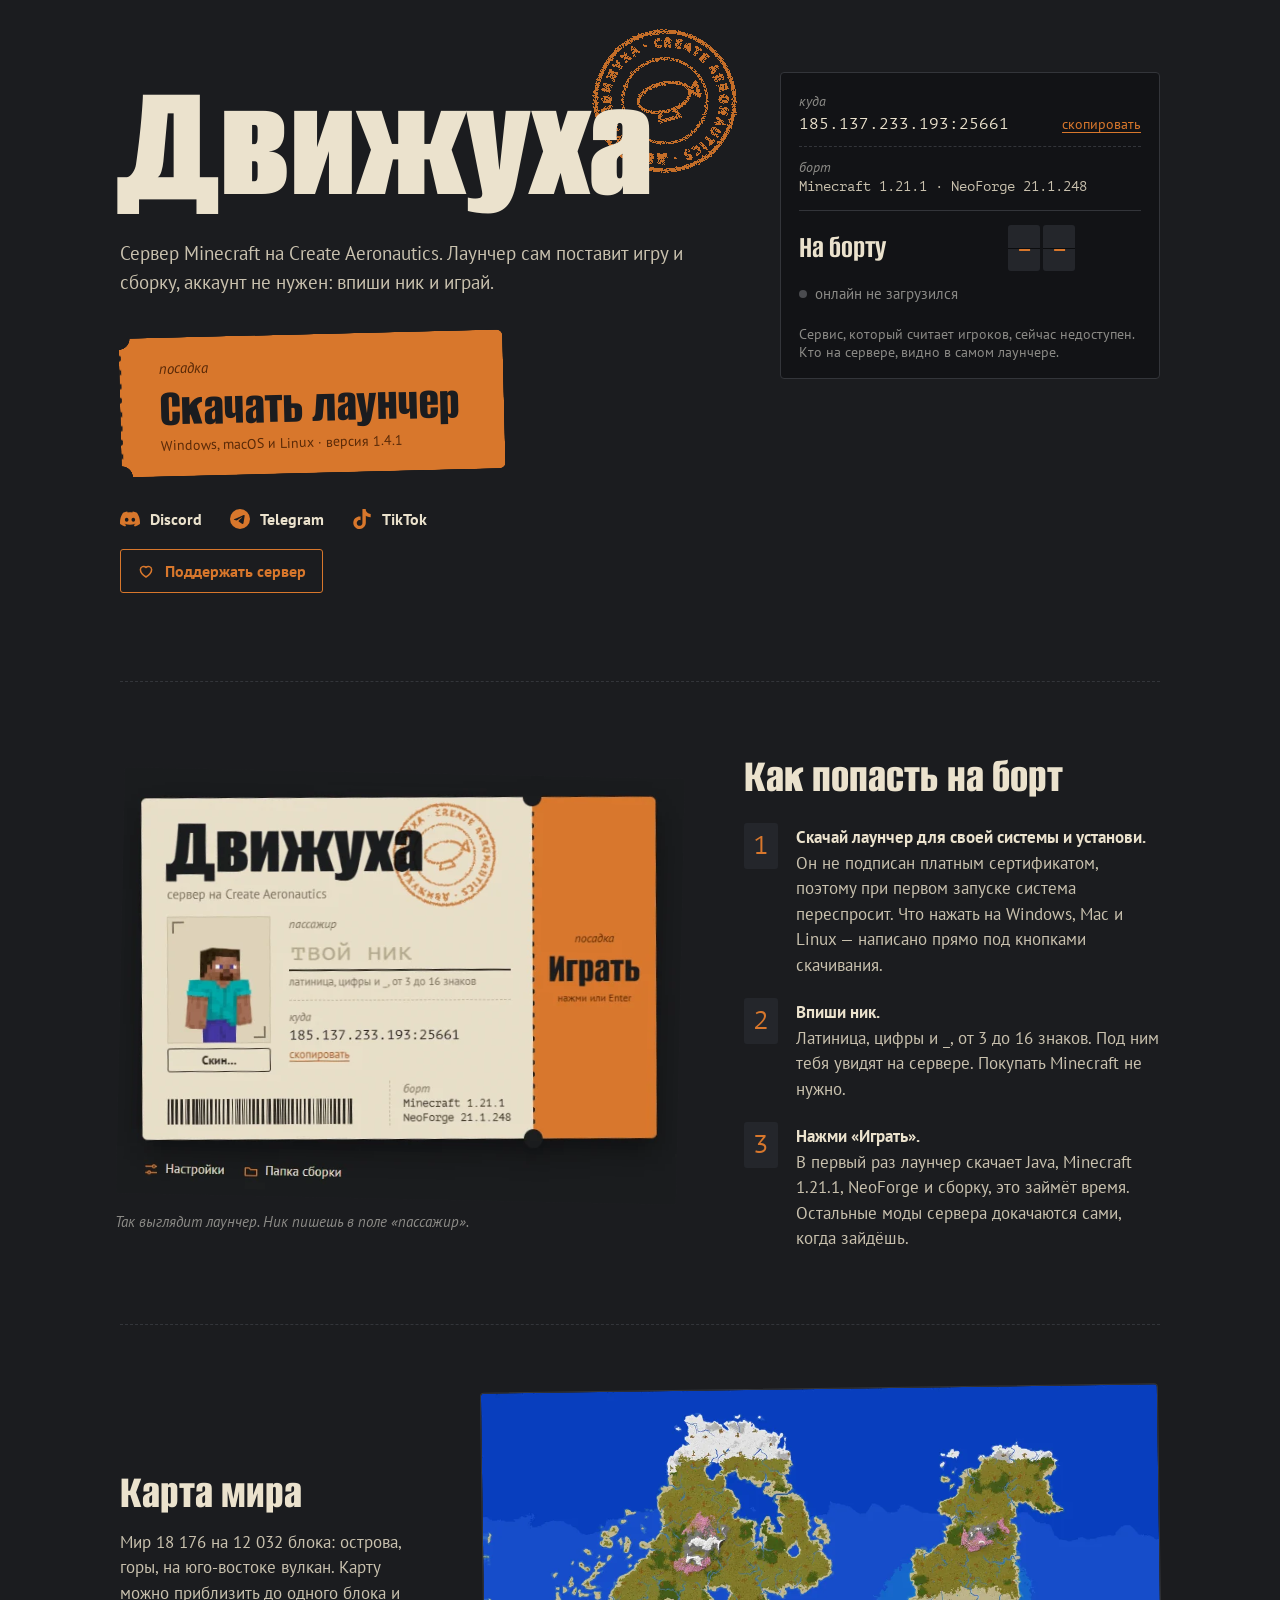
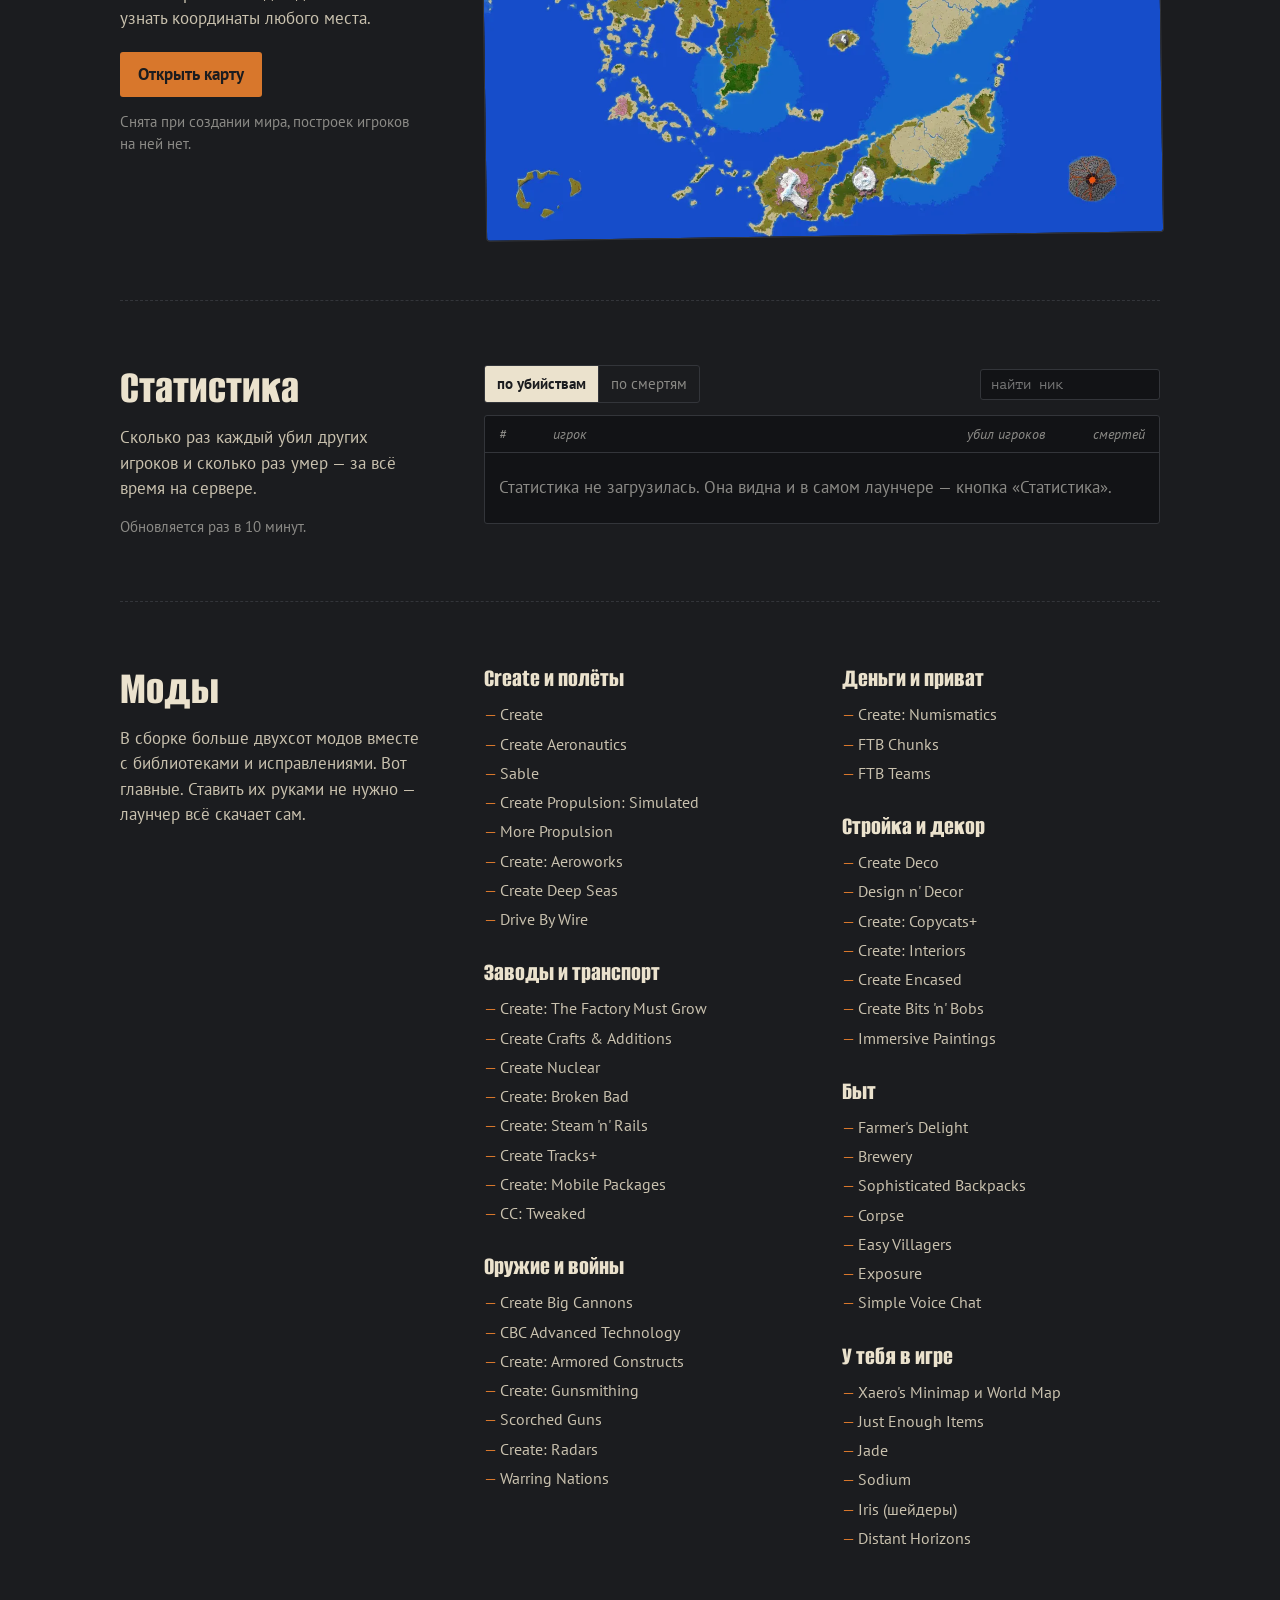
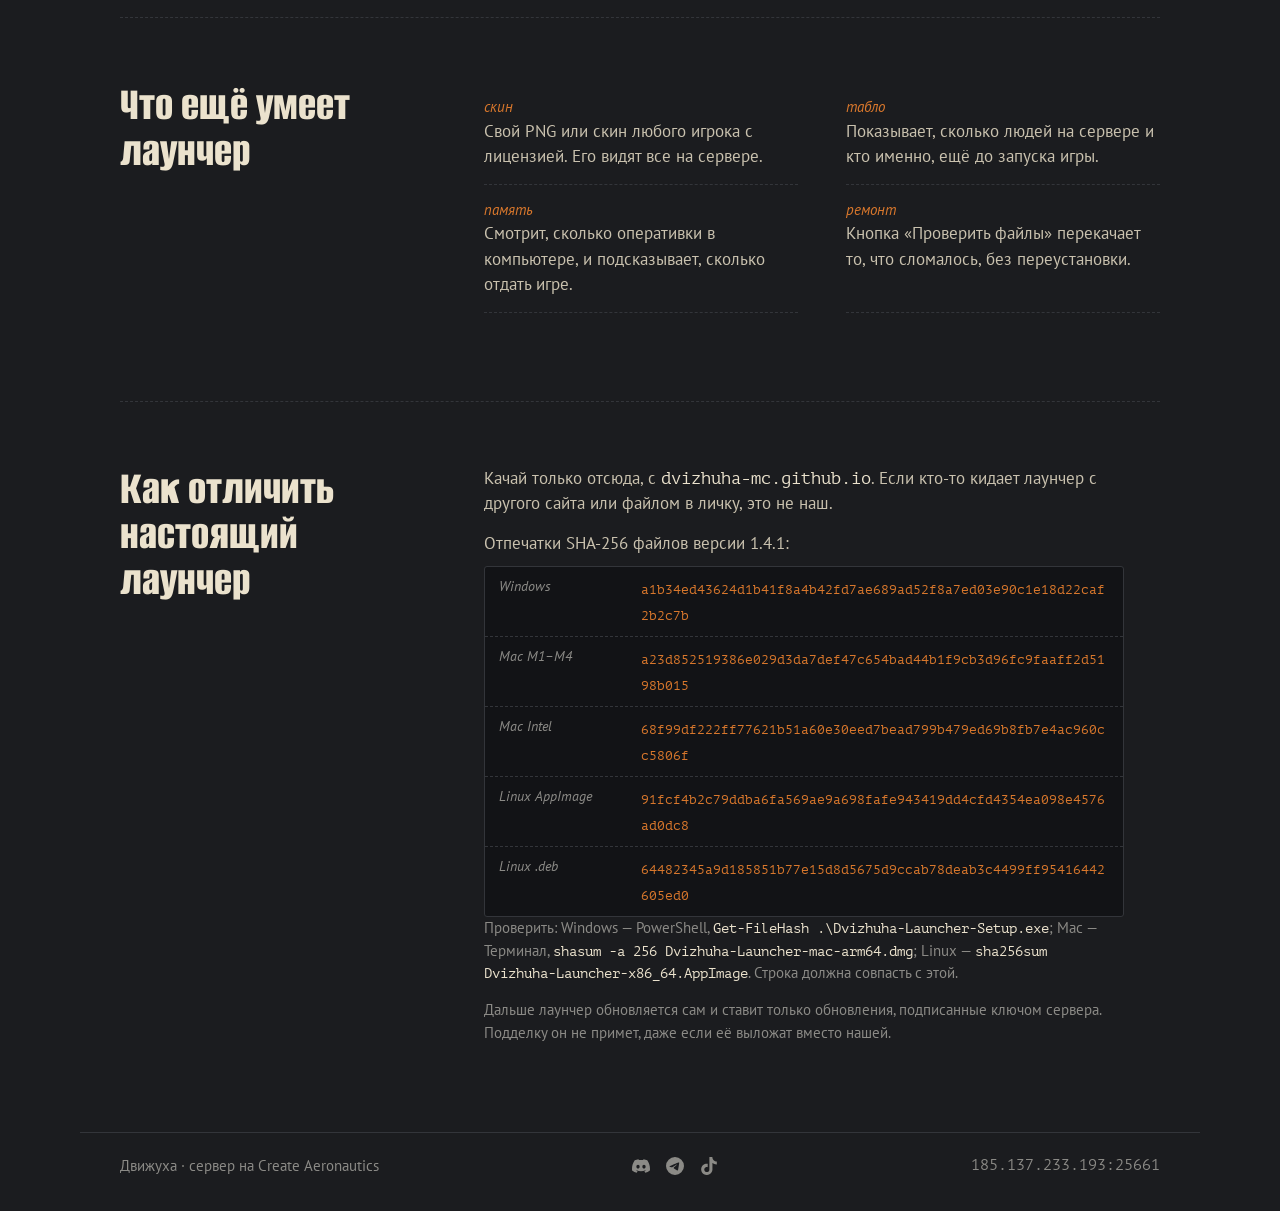
==== index.html @ 5c672b18 "Лаунчер 1.4.1: миры друзей в «Сетевой игре» Co-Authored-By: Claude Opus 5.5 <noreply@anthropic.com>" ====
<!doctype html>
<html lang="ru">
<head>
  <meta charset="utf-8">
  <meta name="viewport" content="width=device-width, initial-scale=1">
  <!-- Только свои файлы и два сервиса онлайна: чужой скрипт на страницу не встроить -->
  <meta http-equiv="Content-Security-Policy" content="default-src 'none'; script-src 'self'; style-src 'self'; img-src 'self'; font-src 'self'; connect-src 'self' https://api.mcstatus.io https://api.mcsrvstat.us; base-uri 'none'; form-action https://yoomoney.ru; upgrade-insecure-requests">
  <meta name="referrer" content="no-referrer">
  <title>Движуха — лаунчер сервера</title>
  <meta name="description" content="Лаунчер сервера Движуха на Create Aeronautics: сам ставит Java, Minecraft, NeoForge и сборку. Аккаунт не нужен.">
  <meta name="theme-color" content="#1b1c1f">
  <meta property="og:title" content="Движуха — лаунчер сервера">
  <meta property="og:description" content="Сервер Minecraft на Create Aeronautics. Скачай лаунчер, впиши ник и нажми «Играть».">
  <meta property="og:image" content="img/launcher.png">
  <link rel="icon" href="img/favicon.png">
  <link rel="apple-touch-icon" href="img/apple-touch-icon.png">
  <link rel="preload" href="fonts/AlumniSans.woff2" as="font" type="font/woff2" crossorigin>
  <link rel="stylesheet" href="style.css?v=20261017b">
</head>
<body>

<main>
  <!-- Вылет: название, кнопка-корешок и табло с онлайном -->
  <section class="departure">
    <div class="intro">
      <h1 class="title">Движуха</h1>
      <svg class="stamp" viewBox="0 0 160 160" aria-hidden="true">
        <defs>
          <path id="ring" d="M80 80 m-58 0 a58 58 0 1 1 116 0 a58 58 0 1 1 -116 0"/>
          <filter id="ink"><feTurbulence type="fractalNoise" baseFrequency=".9" numOctaves="2" seed="7"/><feDisplacementMap in="SourceGraphic" scale="3"/><feComponentTransfer><feFuncA type="discrete" tableValues="0 1 1 1 1 0 1 1"/></feComponentTransfer></filter>
        </defs>
        <g filter="url(#ink)" fill="none" stroke="currentColor">
          <circle cx="80" cy="80" r="74" stroke-width="3"/>
          <circle cx="80" cy="80" r="45" stroke-width="1.5"/>
          <text fill="currentColor" stroke="none" font-size="13.5" letter-spacing="2.2"><textPath href="#ring">ДВИЖУХА · CREATE AERONAUTICS · ДВИЖУХА ·</textPath></text>
          <g stroke-width="2.2" stroke-linejoin="round">
            <path d="M52 76c0-9 13-15 28-15s28 6 28 15-13 15-28 15-28-6-28-15Z"/>
            <path d="M108 76l9-8v16z"/>
            <path d="M72 91l-3 9h22l-3-9"/>
          </g>
        </g>
      </svg>
      <p class="lead">Сервер Minecraft на Create Aeronautics. Лаунчер сам поставит игру и сборку, аккаунт не нужен: впиши ник и играй.</p>

      <!-- Ссылка на установщик. Меняется здесь и только здесь (см. README.md). -->
      <a class="stub" id="download" href="https://github.com/dvizhuha-mc/dvizhuha-mc.github.io/releases/latest/download/Dvizhuha-Launcher-Setup.exe">
        <span class="stub-k">посадка</span>
        <span class="stub-v">Скачать лаунчер</span>
        <span class="stub-sub">Windows, macOS и Linux · версия 1.4.1</span>
      </a>
      <p class="phone-note">Лаунчер для компьютера. Открой эту страницу на ПК или Mac, чтобы скачать.</p>
      <!-- Запасная ссылка: впиши адрес в data-href, тогда строка появится -->
      <p class="mirror" id="mirror" data-href="" hidden>Не качается? <a href="#" id="mirrorLink">Запасная ссылка</a></p>

      <nav class="socials" aria-label="Мы в соцсетях">
        <a class="soc" href="https://discord.gg/4Sp5xBbz5R" target="_blank" rel="noopener noreferrer"><svg viewBox="0 0 24 24" aria-hidden="true"><path fill="currentColor" d="M20.317 4.3698a19.7913 19.7913 0 00-4.8851-1.5152.0741.0741 0 00-.0785.0371c-.211.3753-.4447.8648-.6083 1.2495-1.8447-.2762-3.68-.2762-5.4868 0-.1636-.3933-.4058-.8742-.6177-1.2495a.077.077 0 00-.0785-.037 19.7363 19.7363 0 00-4.8852 1.515.0699.0699 0 00-.0321.0277C.5334 9.0458-.319 13.5799.0992 18.0578a.0824.0824 0 00.0312.0561c2.0528 1.5076 4.0413 2.4228 5.9929 3.0294a.0777.0777 0 00.0842-.0276c.4616-.6304.8731-1.2952 1.226-1.9942a.076.076 0 00-.0416-.1057c-.6528-.2476-1.2743-.5495-1.8722-.8923a.077.077 0 01-.0076-.1277c.1258-.0943.2517-.1923.3718-.2914a.0743.0743 0 01.0776-.0105c3.9278 1.7933 8.18 1.7933 12.0614 0a.0739.0739 0 01.0785.0095c.1202.099.246.1981.3728.2924a.077.077 0 01-.0066.1276 12.2986 12.2986 0 01-1.873.8914.0766.0766 0 00-.0407.1067c.3604.698.7719 1.3628 1.225 1.9932a.076.076 0 00.0842.0286c1.961-.6067 3.9495-1.5219 6.0023-3.0294a.077.077 0 00.0313-.0552c.5004-5.177-.8382-9.6739-3.5485-13.6604a.061.061 0 00-.0312-.0286zM8.02 15.3312c-1.1825 0-2.1569-1.0857-2.1569-2.419 0-1.3332.9555-2.4189 2.157-2.4189 1.2108 0 2.1757 1.0952 2.1568 2.419 0 1.3332-.9555 2.4189-2.1569 2.4189zm7.9748 0c-1.1825 0-2.1569-1.0857-2.1569-2.419 0-1.3332.9554-2.4189 2.1569-2.4189 1.2108 0 2.1757 1.0952 2.1568 2.419 0 1.3332-.946 2.4189-2.1568 2.4189Z"/></svg><span>Discord</span></a>
        <a class="soc" href="https://t.me/dvizuhagoi" target="_blank" rel="noopener noreferrer"><svg viewBox="0 0 24 24" aria-hidden="true"><path fill="currentColor" d="M11.944 0A12 12 0 0 0 0 12a12 12 0 0 0 12 12 12 12 0 0 0 12-12A12 12 0 0 0 12 0a12 12 0 0 0-.056 0zm4.962 7.224c.1-.002.321.023.465.14a.506.506 0 0 1 .171.325c.016.093.036.306.02.472-.18 1.898-.962 6.502-1.36 8.627-.168.9-.499 1.201-.82 1.23-.696.065-1.225-.46-1.9-.902-1.056-.693-1.653-1.124-2.678-1.8-1.185-.78-.417-1.21.258-1.91.177-.184 3.247-2.977 3.307-3.23.007-.032.014-.15-.056-.212s-.174-.041-.249-.024c-.106.024-1.793 1.14-5.061 3.345-.48.33-.913.49-1.302.48-.428-.008-1.252-.241-1.865-.44-.752-.245-1.349-.374-1.297-.789.027-.216.325-.437.893-.663 3.498-1.524 5.83-2.529 6.998-3.014 3.332-1.386 4.025-1.627 4.476-1.635z"/></svg><span>Telegram</span></a>
        <a class="soc" href="https://www.tiktok.com/@alexiyarus" target="_blank" rel="noopener noreferrer"><svg viewBox="0 0 24 24" aria-hidden="true"><path fill="currentColor" d="M12.525.02c1.31-.02 2.61-.01 3.91-.02.08 1.53.63 3.09 1.75 4.17 1.12 1.11 2.7 1.62 4.24 1.79v4.03c-1.44-.05-2.89-.35-4.2-.97-.57-.26-1.1-.59-1.62-.93-.01 2.92.01 5.84-.02 8.75-.08 1.4-.54 2.79-1.35 3.94-1.31 1.92-3.58 3.17-5.91 3.21-1.43.08-2.86-.31-4.08-1.03-2.02-1.19-3.44-3.37-3.65-5.71-.02-.5-.03-1-.01-1.49.18-1.9 1.12-3.72 2.58-4.96 1.66-1.44 3.98-2.13 6.15-1.72.02 1.48-.04 2.96-.04 4.44-.99-.32-2.15-.23-3.02.37-.63.41-1.11 1.04-1.36 1.75-.21.51-.15 1.07-.14 1.61.24 1.64 1.82 3.02 3.5 2.87 1.12-.01 2.19-.66 2.77-1.61.19-.33.4-.67.41-1.06.1-1.79.06-3.57.07-5.36.01-4.03-.01-8.05.02-12.07z"/></svg><span>TikTok</span></a>
      </nav>
      <button type="button" class="donate-open" id="donateOpen" hidden>
        <svg viewBox="0 0 24 24" aria-hidden="true"><path fill="none" stroke="currentColor" stroke-width="2" stroke-linejoin="round" d="M12 20s-7.5-4.6-7.5-10A4.3 4.3 0 0 1 12 7.4 4.3 4.3 0 0 1 19.5 10c0 5.4-7.5 10-7.5 10Z"/></svg>
        Поддержать сервер
      </button>
    </div>

    <aside class="board" aria-label="Кто сейчас на сервере">
      <div class="route">
        <div class="cell">
          <span class="k">куда</span>
          <div class="line"><span class="v mono" id="addr">185.137.233.193:25661</span><button class="tiny" id="copy" type="button">скопировать</button></div>
        </div>
        <div class="cell">
          <span class="k">борт</span>
          <span class="v mono small">Minecraft 1.21.1 · NeoForge 21.1.248</span>
        </div>
      </div>
      <div class="b-head">
        <span class="b-title">На борту</span>
        <span class="flaps" id="count"><span class="flap"> </span><span class="flap"> </span></span>
        <span class="b-of" id="max"></span>
      </div>
      <div class="b-status"><i class="lamp" id="lamp"></i><span id="statusText">спрашиваю сервер…</span></div>
      <div class="b-list" id="players"></div>
      <p class="b-note" id="note"></p>
    </aside>
  </section>

  <!-- Как попасть на борт -->
  <section class="howto">
    <figure class="photo">
      <img src="img/launcher.webp" width="662" height="504" alt="Окно лаунчера: билет с полем для ника, адресом сервера и оранжевой кнопкой «Играть»" loading="lazy">
      <figcaption>Так выглядит лаунчер. Ник пишешь в поле «пассажир».</figcaption>
    </figure>

    <div class="steps-col">
      <h2>Как попасть на борт</h2>
      <ol class="steps">
        <li>
          <b>Скачай лаунчер для своей системы и установи.</b>
          Он не подписан платным сертификатом, поэтому при первом запуске система переспросит.
          Что нажать на Windows, Mac и Linux — написано прямо под кнопками скачивания.
        </li>
        <li>
          <b>Впиши ник.</b>
          Латиница, цифры и _, от 3 до 16 знаков. Под ним тебя увидят на сервере. Покупать Minecraft не нужно.
        </li>
        <li>
          <b>Нажми «Играть».</b>
          В первый раз лаунчер скачает Java, Minecraft 1.21.1, NeoForge и сборку, это займёт время.
          Остальные моды сервера докачаются сами, когда зайдёшь.
        </li>
      </ol>
    </div>
  </section>

  <!-- Карта мира -->
  <section class="worldmap">
    <div class="map-text">
      <h2>Карта мира</h2>
      <p>Мир 18 176 на 12 032 блока: острова, горы, на юго-востоке вулкан. Карту можно приблизить до одного блока и узнать координаты любого места.</p>
      <a class="map-link" href="/map/">Открыть карту</a>
      <p class="small">Снята при создании мира, построек игроков на ней нет.</p>
    </div>
    <a class="map-preview" href="/map/" aria-label="Открыть карту мира">
      <img src="img/map-preview.webp" width="1136" height="752" alt="Карта мира сервера сверху: зелёные острова в синем море, снежные горы, вулкан" loading="lazy">
    </a>
  </section>

  <!-- Статистика -->
  <section class="stats" id="stats">
    <div class="stats-side">
      <h2>Статистика</h2>
      <p>Сколько раз каждый убил других игроков и сколько раз умер — за всё время на сервере.</p>
      <p class="small" id="statsUpd">Обновляется раз в 10 минут.</p>
    </div>
    <div class="stats-main">
      <div class="stats-tools">
        <div class="seg" id="statsSort" role="group" aria-label="Сортировка">
          <button type="button" data-v="kills" class="on">по убийствам</button>
          <button type="button" data-v="deaths">по смертям</button>
        </div>
        <input type="search" id="statsFind" placeholder="найти ник" maxlength="16" spellcheck="false" autocomplete="off">
      </div>
      <div class="stats-table" id="statsTable" role="table" aria-label="Убийства и смерти игроков">
        <div class="st-head" role="row"><span>#</span><span>игрок</span><span>убил игроков</span><span>смертей</span></div>
        <div id="statsBody"><p class="st-empty">Загружаю…</p></div>
      </div>
      <button type="button" class="tiny more" id="statsMore" hidden>Показать всех</button>
    </div>
  </section>

  <!-- Моды -->
  <section class="mods">
    <div class="mods-side">
      <h2>Моды</h2>
      <p>В сборке больше двухсот модов вместе с библиотеками и исправлениями. Вот главные. Ставить их руками не нужно — лаунчер всё скачает сам.</p>
    </div>
    <div class="mods-groups">
      <div class="mg"><h3>Create и полёты</h3><ul>
        <li>Create</li><li>Create Aeronautics</li><li>Sable</li><li>Create Propulsion: Simulated</li><li>More Propulsion</li><li>Create: Aeroworks</li><li>Create Deep Seas</li><li>Drive By Wire</li></ul></div>
      <div class="mg"><h3>Заводы и транспорт</h3><ul>
        <li>Create: The Factory Must Grow</li><li>Create Crafts &amp; Additions</li><li>Create Nuclear</li><li>Create: Broken Bad</li><li>Create: Steam 'n' Rails</li><li>Create Tracks+</li><li>Create: Mobile Packages</li><li>CC: Tweaked</li></ul></div>
      <div class="mg"><h3>Оружие и войны</h3><ul>
        <li>Create Big Cannons</li><li>CBC Advanced Technology</li><li>Create: Armored Constructs</li><li>Create: Gunsmithing</li><li>Scorched Guns</li><li>Create: Radars</li><li>Warring Nations</li></ul></div>
      <div class="mg"><h3>Деньги и приват</h3><ul>
        <li>Create: Numismatics</li><li>FTB Chunks</li><li>FTB Teams</li></ul></div>
      <div class="mg"><h3>Стройка и декор</h3><ul>
        <li>Create Deco</li><li>Design n' Decor</li><li>Create: Copycats+</li><li>Create: Interiors</li><li>Create Encased</li><li>Create Bits 'n' Bobs</li><li>Immersive Paintings</li></ul></div>
      <div class="mg"><h3>Быт</h3><ul>
        <li>Farmer's Delight</li><li>Brewery</li><li>Sophisticated Backpacks</li><li>Corpse</li><li>Easy Villagers</li><li>Exposure</li><li>Simple Voice Chat</li></ul></div>
      <div class="mg"><h3>У тебя в игре</h3><ul>
        <li>Xaero's Minimap и World Map</li><li>Just Enough Items</li><li>Jade</li><li>Sodium</li><li>Iris (шейдеры)</li><li>Distant Horizons</li></ul></div>
    </div>
  </section>

  <!-- Что умеет -->
  <section class="features">
    <h2>Что ещё умеет лаунчер</h2>
    <dl class="fields">
      <div><dt>скин</dt><dd>Свой PNG или скин любого игрока с лицензией. Его видят все на сервере.</dd></div>
      <div><dt>табло</dt><dd>Показывает, сколько людей на сервере и кто именно, ещё до запуска игры.</dd></div>
      <div><dt>память</dt><dd>Смотрит, сколько оперативки в компьютере, и подсказывает, сколько отдать игре.</dd></div>
      <div><dt>ремонт</dt><dd>Кнопка «Проверить файлы» перекачает то, что сломалось, без переустановки.</dd></div>
    </dl>
  </section>

  <!-- Как отличить настоящий лаунчер -->
  <section class="verify">
    <h2>Как отличить настоящий лаунчер</h2>
    <div class="verify-body">
      <p>Качай только отсюда, с <b class="mono">dvizhuha-mc.github.io</b>. Если кто-то кидает лаунчер с другого сайта или файлом в личку, это не наш.</p>
      <p>Отпечатки SHA-256 файлов версии <span id="hashVer">1.4.1</span>:</p>
      <dl class="hashes">
        <div><dt>Windows</dt><dd><code class="hash mono">a1b34ed43624d1b41f8a4b42fd7ae689ad52f8a7ed03e90c1e18d22caf2b2c7b</code></dd></div>
        <div><dt>Mac M1–M4</dt><dd><code class="hash mono">a23d852519386e029d3da7def47c654bad44b1f9cb3d96fc9faaff2d5198b015</code></dd></div>
        <div><dt>Mac Intel</dt><dd><code class="hash mono">68f99df222ff77621b51a60e30eed7bead799b479ed69b8fb7e4ac960cc5806f</code></dd></div>
        <div><dt>Linux AppImage</dt><dd><code class="hash mono">91fcf4b2c79ddba6fa569ae9a698fafe943419dd4cfd4354ea098e4576ad0dc8</code></dd></div>
        <div><dt>Linux .deb</dt><dd><code class="hash mono">64482345a9d185851b77e15d8d5675d9ccab78deab3c4499ff95416442605ed0</code></dd></div>
      </dl>
      <p class="small">Проверить: Windows — PowerShell, <code class="mono">Get-FileHash .\Dvizhuha-Launcher-Setup.exe</code>;
        Mac — Терминал, <code class="mono">shasum -a 256 Dvizhuha-Launcher-mac-arm64.dmg</code>;
        Linux — <code class="mono">sha256sum Dvizhuha-Launcher-x86_64.AppImage</code>. Строка должна совпасть с этой.</p>
      <p class="small">Дальше лаунчер обновляется сам и ставит только обновления, подписанные ключом сервера. Подделку он не примет, даже если её выложат вместо нашей.</p>
    </div>
  </section>
</main>

<footer>
  <span>Движуха · сервер на Create Aeronautics</span>
  <span class="foot-soc">
    <a href="https://discord.gg/4Sp5xBbz5R" target="_blank" rel="noopener noreferrer" aria-label="Discord"><svg viewBox="0 0 24 24" aria-hidden="true"><path fill="currentColor" d="M20.317 4.3698a19.7913 19.7913 0 00-4.8851-1.5152.0741.0741 0 00-.0785.0371c-.211.3753-.4447.8648-.6083 1.2495-1.8447-.2762-3.68-.2762-5.4868 0-.1636-.3933-.4058-.8742-.6177-1.2495a.077.077 0 00-.0785-.037 19.7363 19.7363 0 00-4.8852 1.515.0699.0699 0 00-.0321.0277C.5334 9.0458-.319 13.5799.0992 18.0578a.0824.0824 0 00.0312.0561c2.0528 1.5076 4.0413 2.4228 5.9929 3.0294a.0777.0777 0 00.0842-.0276c.4616-.6304.8731-1.2952 1.226-1.9942a.076.076 0 00-.0416-.1057c-.6528-.2476-1.2743-.5495-1.8722-.8923a.077.077 0 01-.0076-.1277c.1258-.0943.2517-.1923.3718-.2914a.0743.0743 0 01.0776-.0105c3.9278 1.7933 8.18 1.7933 12.0614 0a.0739.0739 0 01.0785.0095c.1202.099.246.1981.3728.2924a.077.077 0 01-.0066.1276 12.2986 12.2986 0 01-1.873.8914.0766.0766 0 00-.0407.1067c.3604.698.7719 1.3628 1.225 1.9932a.076.076 0 00.0842.0286c1.961-.6067 3.9495-1.5219 6.0023-3.0294a.077.077 0 00.0313-.0552c.5004-5.177-.8382-9.6739-3.5485-13.6604a.061.061 0 00-.0312-.0286zM8.02 15.3312c-1.1825 0-2.1569-1.0857-2.1569-2.419 0-1.3332.9555-2.4189 2.157-2.4189 1.2108 0 2.1757 1.0952 2.1568 2.419 0 1.3332-.9555 2.4189-2.1569 2.4189zm7.9748 0c-1.1825 0-2.1569-1.0857-2.1569-2.419 0-1.3332.9554-2.4189 2.1569-2.4189 1.2108 0 2.1757 1.0952 2.1568 2.419 0 1.3332-.946 2.4189-2.1568 2.4189Z"/></svg></a>
    <a href="https://t.me/dvizuhagoi" target="_blank" rel="noopener noreferrer" aria-label="Telegram"><svg viewBox="0 0 24 24" aria-hidden="true"><path fill="currentColor" d="M11.944 0A12 12 0 0 0 0 12a12 12 0 0 0 12 12 12 12 0 0 0 12-12A12 12 0 0 0 12 0a12 12 0 0 0-.056 0zm4.962 7.224c.1-.002.321.023.465.14a.506.506 0 0 1 .171.325c.016.093.036.306.02.472-.18 1.898-.962 6.502-1.36 8.627-.168.9-.499 1.201-.82 1.23-.696.065-1.225-.46-1.9-.902-1.056-.693-1.653-1.124-2.678-1.8-1.185-.78-.417-1.21.258-1.91.177-.184 3.247-2.977 3.307-3.23.007-.032.014-.15-.056-.212s-.174-.041-.249-.024c-.106.024-1.793 1.14-5.061 3.345-.48.33-.913.49-1.302.48-.428-.008-1.252-.241-1.865-.44-.752-.245-1.349-.374-1.297-.789.027-.216.325-.437.893-.663 3.498-1.524 5.83-2.529 6.998-3.014 3.332-1.386 4.025-1.627 4.476-1.635z"/></svg></a>
    <a href="https://www.tiktok.com/@alexiyarus" target="_blank" rel="noopener noreferrer" aria-label="TikTok"><svg viewBox="0 0 24 24" aria-hidden="true"><path fill="currentColor" d="M12.525.02c1.31-.02 2.61-.01 3.91-.02.08 1.53.63 3.09 1.75 4.17 1.12 1.11 2.7 1.62 4.24 1.79v4.03c-1.44-.05-2.89-.35-4.2-.97-.57-.26-1.1-.59-1.62-.93-.01 2.92.01 5.84-.02 8.75-.08 1.4-.54 2.79-1.35 3.94-1.31 1.92-3.58 3.17-5.91 3.21-1.43.08-2.86-.31-4.08-1.03-2.02-1.19-3.44-3.37-3.65-5.71-.02-.5-.03-1-.01-1.49.18-1.9 1.12-3.72 2.58-4.96 1.66-1.44 3.98-2.13 6.15-1.72.02 1.48-.04 2.96-.04 4.44-.99-.32-2.15-.23-3.02.37-.63.41-1.11 1.04-1.36 1.75-.21.51-.15 1.07-.14 1.61.24 1.64 1.82 3.02 3.5 2.87 1.12-.01 2.19-.66 2.77-1.61.19-.33.4-.67.41-1.06.1-1.79.06-3.57.07-5.36.01-4.03-.01-8.05.02-12.07z"/></svg></a>
  </span>
  <span class="mono">185.137.233.193:25661</span>
</footer>

<!-- Выбор системы: открывается по кнопке «Скачать лаунчер» -->
<dialog class="os-dialog" id="osDialog" aria-labelledby="osTitle">
  <form method="dialog" class="os-close"><button aria-label="Закрыть">✕</button></form>
  <h2 id="osTitle">Для какой системы?</h2>
  <div class="os-list">
    <section class="os" data-os="windows">
      <h3>Windows</h3>
      <p class="os-req">Windows 10 и 11, 64 бита</p>
      <a class="os-btn" href="https://github.com/dvizhuha-mc/dvizhuha-mc.github.io/releases/latest/download/Dvizhuha-Launcher-Setup.exe">Скачать для Windows</a>
      <p class="os-note">Если появится синее окно «Windows защитила ваш компьютер» — «Подробнее», потом «Выполнить в любом случае».</p>
    </section>
    <section class="os" data-os="mac">
      <h3>macOS</h3>
      <p class="os-req">macOS 12 и новее</p>
      <a class="os-btn" data-arch="arm" href="https://github.com/dvizhuha-mc/dvizhuha-mc.github.io/releases/latest/download/Dvizhuha-Launcher-mac-arm64.dmg">Mac на M1–M4</a>
      <a class="os-btn alt" data-arch="intel" href="https://github.com/dvizhuha-mc/dvizhuha-mc.github.io/releases/latest/download/Dvizhuha-Launcher-mac-x64.dmg">Mac на Intel</a>
      <p class="os-note">Открой .dmg и перетащи лаунчер в «Программы». Первый запуск macOS не пропустит: зайди в «Системные настройки» → «Конфиденциальность и безопасность» и нажми «Всё равно открыть».</p>
    </section>
    <section class="os" data-os="linux">
      <h3>Linux</h3>
      <p class="os-req">64 бита</p>
      <a class="os-btn" href="https://github.com/dvizhuha-mc/dvizhuha-mc.github.io/releases/latest/download/Dvizhuha-Launcher-x86_64.AppImage">AppImage, любой дистрибутив</a>
      <a class="os-btn alt" href="https://github.com/dvizhuha-mc/dvizhuha-mc.github.io/releases/latest/download/Dvizhuha-Launcher-amd64.deb">.deb для Ubuntu, Debian, Mint</a>
      <p class="os-note">AppImage: в свойствах файла разреши запуск как программы (или <code>chmod +x</code>). Сам обновляется только AppImage, .deb обновляй с сайта.</p>
    </section>
  </div>
</dialog>

<!-- Поддержать сервер: своё окно, оплата — форма ЮMoney (данные карты вводят на yoomoney.ru, не у нас).
     data-yoomoney — номер кошелька-получателя (пусто — окно пишет, что оплата пока не подключена),
     data-perk — что получает спонсор (пусто — строка не показывается).
     Метка платежа «dvz|ник в Discord|ник в игре» — по ней серверный мод DvizhDonate выдаёт роль. -->
<dialog class="os-dialog donate-dialog" id="donateDialog" aria-labelledby="donateTitle"
        data-yoomoney="4100119658152383" data-perk="От 100 ₽ — роль «Спонсор» в нашем Discord. Донаты одного человека складываются.">
  <form method="dialog" class="os-close"><button aria-label="Закрыть">✕</button></form>
  <h2 id="donateTitle">Поддержать сервер</h2>
  <p class="dn-lead">Деньги идут на аренду сервера. Оплата проходит через ЮMoney — данные карты вводишь там, не у нас.</p>
  <div class="dn-step" id="dnForm">
    <span class="dn-k">сумма</span>
    <div class="dn-amounts" id="dnAmounts" role="group" aria-label="Сумма">
      <button type="button" data-a="100">100 ₽</button>
      <button type="button" data-a="300" class="on">300 ₽</button>
      <button type="button" data-a="500">500 ₽</button>
      <button type="button" data-a="1000">1000 ₽</button>
      <label class="dn-own"><input type="number" id="dnOwn" min="10" max="100000" step="10" placeholder="своя" inputmode="numeric"> ₽</label>
    </div>
    <span class="dn-k">чем платить</span>
    <div class="dn-amounts" id="dnPay" role="group" aria-label="Способ оплаты">
      <button type="button" data-p="AC" class="on">банковской картой</button>
      <button type="button" data-p="PC">кошельком ЮMoney</button>
    </div>
    <span class="dn-k">ник в Discord</span>
    <input type="text" id="dnDiscord" maxlength="32" placeholder="например, kapebara" spellcheck="false" autocomplete="off">
    <p class="dn-hint" id="dnDiscordHint">Имя пользователя (не отображаемое имя) — по нему выдаём роль «Спонсор».</p>
    <span class="dn-k">ник в игре</span>
    <input type="text" id="dnNick" maxlength="16" placeholder="например, Kapebara" spellcheck="false" autocomplete="off">
    <p class="dn-hint" id="dnNickHint">Можно не писать. Если напишешь — скажем спасибо в игре.</p>
    <p class="dn-perk" id="dnPerk" hidden></p>
    <button type="button" class="dn-go" id="dnGo">Оплатить 300 ₽</button>
    <p class="dn-error" id="dnError" role="alert" hidden>Оплата пока не подключена — загляни чуть позже.</p>
  </div>
  <div class="dn-step" id="dnAfter" hidden>
    <p class="dn-done">Страница оплаты ЮMoney открылась в новой вкладке.</p>
    <p class="dn-hint">Там вводишь данные карты и подтверждаешь платёж. Если вкладка не открылась — разреши сайту всплывающие окна и нажми ещё раз.</p>
    <button type="button" class="tiny" id="dnBack">Изменить сумму или ник</button>
  </div>
  <form id="dnYoo" method="POST" action="https://yoomoney.ru/quickpay/confirm" target="_blank" accept-charset="utf-8" hidden>
    <input type="hidden" name="receiver">
    <input type="hidden" name="quickpay-form" value="button">
    <input type="hidden" name="paymentType">
    <input type="hidden" name="sum">
    <input type="hidden" name="label">
    <input type="hidden" name="successURL" value="https://dvizhuha-mc.github.io/?donated=1">
  </form>
</dialog>

<div class="toast" id="toast" role="status"></div>
<script src="app.js?v=20261017b"></script>
</body>
</html>
---- style.css ----
@font-face { font-family: 'Alumni Sans'; src: url('fonts/AlumniSans.woff2') format('woff2'); font-weight: 100 900; font-display: swap; }
@font-face { font-family: 'PT Sans'; src: url('fonts/PTSans-Regular.woff2') format('woff2'); font-weight: 400; font-display: swap; }
@font-face { font-family: 'PT Sans'; src: url('fonts/PTSans-Bold.woff2') format('woff2'); font-weight: 700; font-display: swap; }
@font-face { font-family: 'PT Sans'; src: url('fonts/PTSans-Italic.woff2') format('woff2'); font-style: italic; font-display: swap; }
@font-face { font-family: 'PT Mono'; src: url('fonts/PTMono.woff2') format('woff2'); font-display: swap; }

/* Те же три цвета, что в лаунчере: чернила, бумага билета, латунь Create */
:root {
  --ink: #1b1c1f;
  --ink-2: #24262b;
  --ink-3: #33353a;
  --board: #121316;
  --paper: #ebe2cd;
  --paper-2: #ddd2b8;
  --paper-ink: #2a2620;
  --paper-mute: #7d7262;
  --brass: #d8772c;
  --brass-dark: #a9531a;
  --mute: #8b8a86;
  color-scheme: dark;
}

* { box-sizing: border-box; margin: 0; padding: 0; }
html { -webkit-text-size-adjust: 100%; }
body { min-height: 100vh; background: var(--ink); color: var(--paper); font: 17px/1.5 'PT Sans', sans-serif; overflow-x: hidden; }
a { color: inherit; }
button { font: inherit; color: inherit; background: none; border: 0; cursor: pointer; }
.mono { font-family: 'PT Mono', monospace; }
[hidden] { display: none !important; }

main { max-width: 1120px; margin: 0 auto; padding: 0 40px; }
h2 { font-family: 'Alumni Sans', sans-serif; font-weight: 800; font-size: 48px; line-height: .95; color: var(--paper); }

/* ---------- Вылет ---------- */
.departure { display: grid; grid-template-columns: minmax(0, 1fr) 380px; gap: 56px; align-items: start; padding: 72px 0 88px; }
.intro { position: relative; padding-top: 6px; }
.title { position: relative; z-index: 1; font-family: 'Alumni Sans', sans-serif; font-weight: 900; font-size: 168px; line-height: .78; letter-spacing: -.01em; color: var(--paper); margin-left: -6px; }
/* Штамп поставлен поверх конца названия, как в лаунчере */
.stamp { position: absolute; z-index: 0; left: 470px; top: -46px; width: 150px; height: 150px; color: var(--brass); opacity: .9; transform: rotate(-14deg); pointer-events: none; }
.stamp text { font-family: 'PT Sans', sans-serif; font-weight: 700; }
.lead { max-width: 30em; margin-top: 30px; color: #c9c1ae; font-size: 19px; }

/* Кнопка = отрывной корешок билета: перфорация слева, вырезы сверху и снизу */
.stub { position: relative; display: inline-flex; flex-direction: column; gap: 2px; margin-top: 38px; padding: 20px 44px 20px 40px;
  background-color: var(--brass); color: var(--ink); text-decoration: none; border-radius: 0 6px 6px 0;
  background-image: radial-gradient(circle at 0 6px, var(--ink) 2.5px, transparent 3px); background-size: 2px 14px; background-repeat: repeat-y;
  transform: rotate(-1.4deg); transition: transform .18s ease, background-color .15s; }
/* Вырезы настоящие: маска, а не тёмные кружки поверх */
.stub {
  -webkit-mask: radial-gradient(circle at 0 0, #0000 11px, #000 11.5px) top / 100% 51% no-repeat,
                radial-gradient(circle at 0 100%, #0000 11px, #000 11.5px) bottom / 100% 51% no-repeat;
  mask: radial-gradient(circle at 0 0, #0000 11px, #000 11.5px) top / 100% 51% no-repeat,
        radial-gradient(circle at 0 100%, #0000 11px, #000 11.5px) bottom / 100% 51% no-repeat;
}
.stub-k { font-style: italic; font-size: 15px; color: #5a2a08; }
.stub-v { font-family: 'Alumni Sans', sans-serif; font-weight: 800; font-size: 54px; line-height: .95; }
.stub-sub { font-size: 14px; color: #5a2a08; }
.stub:hover { transform: translate(5px, -2px) rotate(.6deg); background-color: #e5843a; }
.stub:active { transform: translate(7px, -1px) rotate(1.2deg); }
.stub:focus-visible { outline: 2px solid var(--paper); outline-offset: 4px; }
.phone-note { display: none; margin-top: 16px; padding-left: 12px; border-left: 3px solid var(--brass); color: var(--paper); font-size: 15px; }
@media (hover: none) and (pointer: coarse) { .phone-note { display: block; } }
.mirror { margin-top: 18px; color: var(--mute); font-size: 15px; }
.mirror a { color: var(--brass); text-underline-offset: 3px; }

/* Соцсети: строкой под кнопкой, без плашек */
.socials { display: flex; flex-wrap: wrap; gap: 10px 28px; margin-top: 34px; }
.soc { display: inline-flex; align-items: center; gap: 10px; color: var(--paper); text-decoration: none; font-size: 16px; font-weight: 700; }
.soc svg { width: 20px; height: 20px; flex: none; color: var(--brass); }
.soc:hover span { text-decoration: underline; text-decoration-color: var(--brass); text-underline-offset: 4px; }
.soc:focus-visible { outline: 2px solid var(--brass); outline-offset: 4px; }
.foot-soc { display: inline-flex; gap: 16px; align-items: center; }
.foot-soc a { color: var(--mute); display: inline-flex; }
.foot-soc a:hover { color: var(--brass); }
.foot-soc svg { width: 18px; height: 18px; }

/* ---------- Выбор системы: бумажный лист, как окна в лаунчере ---------- */
.os-dialog { width: min(980px, calc(100vw - 32px)); max-height: calc(100vh - 32px); margin: auto; padding: 30px 32px 30px; border: 0; border-radius: 4px;
  background: var(--paper); color: var(--paper-ink); box-shadow: 0 30px 60px rgba(0, 0, 0, .55); }
.os-dialog::backdrop { background: rgba(12, 12, 14, .74); }
.os-dialog h2 { color: var(--ink); font-size: 46px; }
.os-close { position: absolute; top: 16px; right: 16px; }
.os-close button { width: 36px; height: 36px; color: var(--paper-mute); font-size: 16px; }
.os-close button:hover { color: var(--ink); }
.os-list { display: grid; grid-template-columns: repeat(3, minmax(0, 1fr)); margin-top: 22px; }
.os { display: flex; flex-direction: column; gap: 10px; padding: 4px 22px 6px; border-left: 1px dashed #bfb294; }
.os:first-child { padding-left: 0; border-left: 0; }
.os:last-child { padding-right: 0; }
.os h3 { font-family: 'Alumni Sans', sans-serif; font-weight: 800; font-size: 34px; line-height: 1; color: var(--ink); }
.os-req { margin-top: -6px; color: var(--paper-mute); font-size: 14.5px; font-style: italic; }
.os.mine h3::after { content: 'твоя система'; margin-left: 10px; vertical-align: 6px; padding: 2px 7px; border-radius: 2px;
  background: var(--brass); color: var(--ink); font: 700 12px/1.4 'PT Sans', sans-serif; }
.os-btn { display: block; padding: 11px 14px; border: 1.5px solid var(--ink); border-radius: 3px; background: var(--ink); color: var(--paper);
  text-decoration: none; font-weight: 700; font-size: 15.5px; }
.os-btn:hover { background: var(--brass-dark); border-color: var(--brass-dark); }
.os-btn.alt { background: transparent; color: var(--ink); }
.os-btn.alt:hover { background: var(--ink); color: var(--paper); }
.os-btn.pick { background: var(--brass); border-color: var(--brass); color: var(--ink); }
.os-note { margin-top: 2px; color: var(--paper-ink); font-size: 14px; line-height: 1.45; }
.os-note code { font-family: 'PT Mono', monospace; font-size: 13px; }

/* ---------- Табло ---------- */
.board { display: flex; flex-direction: column; padding: 18px 18px 16px; background: var(--board); border: 1px solid var(--ink-3); border-radius: 4px; }
.route { padding-bottom: 14px; margin-bottom: 14px; border-bottom: 1px solid var(--ink-3); }
.cell + .cell { margin-top: 10px; padding-top: 10px; border-top: 1px dashed var(--ink-3); }
.line { display: flex; align-items: baseline; justify-content: space-between; gap: 12px; flex-wrap: wrap; }
.k { display: block; color: var(--mute); font-style: italic; font-size: 14px; }
.v { display: block; font-size: 16px; color: var(--paper); line-height: 1.35; }
.v.small { font-size: 13.5px; color: #c9c1ae; }
.tiny { margin-top: 2px; color: var(--brass); font-size: 14px; text-decoration: underline; text-underline-offset: 3px; }
.tiny:hover { color: var(--paper); }

.b-head { display: flex; align-items: center; gap: 10px; }
.b-title { margin-right: auto; font-family: 'Alumni Sans', sans-serif; font-weight: 700; font-size: 32px; line-height: 1; }
.flaps { display: flex; gap: 3px; }
.flap { position: relative; width: 32px; height: 46px; display: grid; place-items: center; background: var(--ink-2); border-radius: 3px;
  font-family: 'PT Mono', monospace; font-size: 32px; color: var(--brass); overflow: hidden; white-space: pre; }
.flap::after { content: ''; position: absolute; left: 0; right: 0; top: 50%; height: 1px; background: #0c0d0f; }
.flap.turn { animation: flapTurn .32s ease-out; }
@keyframes flapTurn { 0% { transform: scaleY(.15); filter: brightness(.6); } 100% { transform: none; } }
.b-of { width: 56px; color: var(--mute); font-size: 15px; }
.b-status { display: flex; align-items: center; gap: 8px; margin: 12px 0 10px; color: var(--mute); font-size: 14.5px; }
.lamp { width: 8px; height: 8px; border-radius: 50%; background: #4a4b4f; flex: none; }
.lamp.on { background: var(--brass); }
.lamp.off { background: #b3261e; }
.b-list { display: grid; grid-template-columns: 1fr 1fr; gap: 3px 6px; }
.row { position: relative; height: 27px; padding: 0 8px; display: flex; align-items: center; background: #1c1e22; border-radius: 2px;
  font-family: 'PT Mono', monospace; font-size: 13.5px; white-space: nowrap; overflow: hidden; text-overflow: ellipsis; }
.row::after { content: ''; position: absolute; left: 0; right: 0; top: 50%; height: 1px; background: rgba(0, 0, 0, .55); }
.b-note { min-height: 1em; margin-top: 10px; color: var(--mute); font-size: 13.5px; line-height: 1.4; }

/* ---------- Как попасть ---------- */
.howto { display: grid; grid-template-columns: minmax(0, 560px) minmax(0, 1fr); gap: 64px; align-items: center; padding: 72px 0; border-top: 1px dashed var(--ink-3); }
.photo { position: relative; transform: rotate(1.2deg); }
.photo img { display: block; width: 100%; height: auto; border-radius: 3px; }
.photo figcaption { margin-top: 12px; color: var(--mute); font-size: 14.5px; font-style: italic; transform: rotate(-1.2deg); }
.steps { margin-top: 26px; list-style: none; counter-reset: s; }
.steps li { position: relative; padding-left: 52px; color: #c9c1ae; counter-increment: s; }
.steps li + li { margin-top: 22px; }
.steps li::before { content: counter(s); position: absolute; left: 0; top: -2px; width: 34px; height: 46px; display: grid; place-items: center;
  background: var(--ink-2); border-radius: 3px; color: var(--brass); font: 26px/1 'PT Mono', monospace; }
.steps b { display: block; color: var(--paper); }

/* ---------- Что умеет ---------- */
.features { display: grid; grid-template-columns: 300px minmax(0, 1fr); gap: 64px; padding: 64px 0 88px; border-top: 1px dashed var(--ink-3); }
.fields { display: grid; grid-template-columns: 1fr 1fr; gap: 0 48px; }
.fields div { padding: 14px 0; border-bottom: 1px dashed var(--ink-3); }
.fields dt { color: var(--brass); font-style: italic; font-size: 15px; }
.fields dd { color: #c9c1ae; }

/* ---------- Поддержать сервер ---------- */
.donate-open { display: inline-flex; align-items: center; gap: 10px; margin-top: 18px; padding: 9px 16px; border: 1.5px solid var(--brass); border-radius: 3px;
  color: var(--brass); font-weight: 700; font-size: 16px; }
.donate-open svg { width: 18px; height: 18px; }
.donate-open:hover { background: var(--brass); color: var(--ink); }
.donate-dialog { width: min(520px, calc(100vw - 32px)); }
.dn-lead { margin-top: 10px; color: var(--paper-ink); font-size: 15px; }
.dn-step { display: flex; flex-direction: column; margin-top: 18px; }
.dn-k { margin: 14px 0 6px; color: var(--paper-mute); font-style: italic; font-size: 14.5px; }
.dn-k:first-child { margin-top: 0; }
.dn-amounts { display: flex; flex-wrap: wrap; gap: 8px; }
.dn-amounts button { padding: 8px 14px; border: 1.5px solid var(--paper-ink); border-radius: 3px; color: var(--paper-ink); font-family: 'PT Mono', monospace; font-size: 15px; }
.dn-amounts button.on { background: var(--ink); border-color: var(--ink); color: var(--paper); }
.dn-own { display: inline-flex; align-items: center; gap: 6px; color: var(--paper-ink); font-family: 'PT Mono', monospace; }
.dn-own input { width: 90px; }
.donate-dialog input { padding: 8px 10px; border: 1px solid #bfb294; border-radius: 3px; background: #f4eedf; color: var(--ink); font: 15px 'PT Mono', monospace; }
.donate-dialog input:focus { outline: none; border-color: var(--ink); }
.donate-dialog input.bad { border-color: #a3241c; }
.dn-hint { margin-top: 6px; color: var(--paper-mute); font-size: 13.5px; }
.dn-hint.bad { color: #a3241c; }
.dn-hint a { color: var(--brass-dark); }
.dn-perk { margin-top: 14px; padding: 10px 12px; border-left: 3px solid var(--brass); background: #f4eedf; color: var(--paper-ink); font-size: 14.5px; }
.dn-go { margin-top: 18px; padding: 12px 16px; border-radius: 3px; background: var(--brass); color: var(--ink); font-weight: 700; font-size: 16px; }
.dn-go:hover { background: #e5843a; }
.dn-error { margin-top: 12px; padding: 10px 12px; border-left: 3px solid #a3241c; background: #f4e3dc; color: #7d1a14; font-size: 14.5px; }
.dn-done { color: var(--ink); font-weight: 700; }
.dn-list { margin: 10px 0 0 20px; color: var(--paper-ink); }
.dn-list li + li { margin-top: 8px; }
.dn-list code { display: inline-block; margin-top: 4px; padding: 2px 6px; background: #f4eedf; border: 1px solid #bfb294; border-radius: 2px; color: var(--ink); font-size: 14px; }
#dnBack { align-self: flex-start; margin-top: 14px; color: var(--brass-dark); }

/* ---------- Карта мира ---------- */
.worldmap { display: grid; grid-template-columns: 300px minmax(0, 1fr); gap: 64px; align-items: center; padding: 64px 0; border-top: 1px dashed var(--ink-3); }
.map-text p { margin-top: 14px; color: #c9c1ae; }
.map-text .small { font-size: 14.5px; color: var(--mute); }
.map-link { display: inline-block; margin-top: 20px; padding: 10px 18px; border-radius: 3px; background: var(--brass); color: var(--ink); font-weight: 700; text-decoration: none; }
.map-link:hover { background: #e5843a; }
.map-preview { display: block; transform: rotate(-.8deg); border-radius: 3px; overflow: hidden; outline: 1px solid var(--ink-3); }
.map-preview img { display: block; width: 100%; height: auto; transition: transform .3s ease; }
.map-preview:hover img { transform: scale(1.03); }

/* ---------- Статистика ---------- */
.stats { display: grid; grid-template-columns: 300px minmax(0, 1fr); gap: 64px; padding: 64px 0; border-top: 1px dashed var(--ink-3); }
.stats-side p { margin-top: 14px; color: #c9c1ae; }
.stats-side .small { font-size: 14.5px; color: var(--mute); }
.stats-tools { display: flex; flex-wrap: wrap; align-items: center; justify-content: space-between; gap: 12px; margin-bottom: 12px; }
.seg { display: inline-flex; border: 1px solid var(--ink-3); border-radius: 3px; overflow: hidden; }
.seg button { padding: 7px 12px; color: var(--mute); font-size: 14.5px; }
.seg button + button { border-left: 1px solid var(--ink-3); }
.seg button.on { background: var(--paper); color: var(--ink); font-weight: 700; }
#statsFind { width: 180px; padding: 7px 10px; border: 1px solid var(--ink-3); border-radius: 3px; background: var(--board); color: var(--paper); font: 14px 'PT Mono', monospace; }
#statsFind:focus { outline: none; border-color: var(--brass); }
.stats-table { border: 1px solid var(--ink-3); border-radius: 3px; background: var(--board); }
.st-head, .st-row { display: grid; grid-template-columns: 44px minmax(0, 1fr) 120px 90px; gap: 10px; align-items: center; padding: 8px 14px; }
.st-head { color: var(--mute); font-size: 13.5px; font-style: italic; border-bottom: 1px solid var(--ink-3); }
.st-head span:nth-child(n+3), .st-row span:nth-child(n+3) { text-align: right; }
.st-row { font-family: 'PT Mono', monospace; font-size: 14.5px; }
.st-row + .st-row { border-top: 1px dashed #26272b; }
.st-row .n { color: var(--mute); }
.st-row .who { overflow: hidden; text-overflow: ellipsis; white-space: nowrap; }
.st-row .zero { color: #4f5056; }
.st-row.top .who { color: var(--brass); }
.st-empty { padding: 22px 14px; color: var(--mute); }
.more { margin-top: 12px; }

/* ---------- Моды ---------- */
.mods { display: grid; grid-template-columns: 300px minmax(0, 1fr); gap: 64px; padding: 64px 0; border-top: 1px dashed var(--ink-3); }
.mods-side p { margin-top: 14px; color: #c9c1ae; }
.mods-groups { columns: 3 220px; column-gap: 40px; }
.mg { break-inside: avoid; margin-bottom: 26px; }
.mg h3 { font-family: 'Alumni Sans', sans-serif; font-weight: 800; font-size: 26px; line-height: 1; color: var(--paper); }
.mg ul { margin-top: 8px; list-style: none; }
.mg li { padding: 3px 0; color: #c9c1ae; font-size: 15.5px; }
.mg li::before { content: '— '; color: var(--brass); }

/* ---------- Проверка ---------- */
.verify { display: grid; grid-template-columns: 300px minmax(0, 1fr); gap: 64px; padding: 64px 0 88px; border-top: 1px dashed var(--ink-3); }
.verify-body { max-width: 640px; color: #c9c1ae; }
.verify-body p + p, .verify-body .hash-row + p { margin-top: 14px; }
.verify-body b { color: var(--paper); font-weight: 400; }
.verify-body .small { font-size: 15px; color: var(--mute); }
.verify-body code { color: var(--paper); font-size: .92em; }
.hash-row { display: flex; align-items: baseline; gap: 14px; margin-top: 10px; padding: 12px 14px; background: var(--board); border: 1px solid var(--ink-3); border-radius: 3px; }
.hashes { margin-top: 10px; border: 1px solid var(--ink-3); border-radius: 3px; background: var(--board); }
.hashes div { display: grid; grid-template-columns: 130px minmax(0, 1fr); gap: 12px; padding: 9px 14px; }
.hashes div + div { border-top: 1px dashed var(--ink-3); }
.hashes dt { color: var(--mute); font-size: 14px; font-style: italic; }
.hashes dd .hash { font-size: 13px !important; }
.hash { flex: 1; min-width: 0; overflow-wrap: anywhere; font-size: 14px !important; line-height: 1.5; color: var(--brass) !important; }

footer { max-width: 1120px; margin: 0 auto; padding: 22px 40px 34px; display: flex; flex-wrap: wrap; justify-content: space-between; gap: 8px 24px;
  color: var(--mute); font-size: 14.5px; border-top: 1px solid var(--ink-3); }

.toast { position: fixed; left: 50%; bottom: 22px; z-index: 10; padding: 10px 16px; background: var(--paper); color: var(--ink); border-left: 4px solid var(--brass);
  font-weight: 700; transform: translate(-50%, 16px); opacity: 0; pointer-events: none; transition: transform .2s, opacity .2s; }
.toast.show { transform: translate(-50%, 0); opacity: 1; }

/* ---------- Узкие экраны ---------- */
@media (max-width: 1000px) {
  .departure { grid-template-columns: 1fr; gap: 48px; padding-top: 56px; padding-bottom: 64px; }
  .board { max-width: 520px; }
  .howto { grid-template-columns: 1fr; gap: 40px; padding: 56px 0; }
  .features { grid-template-columns: 1fr; gap: 24px; padding: 56px 0 64px; }
  .verify { grid-template-columns: 1fr; gap: 24px; padding: 56px 0 64px; }
  .worldmap, .stats, .mods { grid-template-columns: 1fr; gap: 24px; padding: 56px 0; }
}
@media (max-width: 640px) {
  body { font-size: 16px; }
  main { padding: 0 16px; }
  footer { padding: 20px 16px 28px; }
  h2 { font-size: 40px; }
  .departure { padding-top: 40px; gap: 40px; }
  .title { font-size: 112px; margin-left: -3px; }
  .stamp { left: auto; right: 0; top: -38px; width: 100px; height: 100px; }
  .lead { margin-top: 22px; font-size: 17px; }
  /* корешок на всю ширину, перфорация сверху */
  .stub { display: flex; width: 100%; margin-top: 30px; padding: 22px 20px 18px; border-radius: 0 0 6px 6px; transform: rotate(-.8deg);
    background-image: radial-gradient(circle at 6px 0, var(--ink) 2.5px, transparent 3px); background-size: 14px 2px; background-repeat: repeat-x; }
  .stub {
    -webkit-mask: radial-gradient(circle at 0 0, #0000 11px, #000 11.5px) left / 51% 100% no-repeat,
                  radial-gradient(circle at 100% 0, #0000 11px, #000 11.5px) right / 51% 100% no-repeat;
    mask: radial-gradient(circle at 0 0, #0000 11px, #000 11.5px) left / 51% 100% no-repeat,
          radial-gradient(circle at 100% 0, #0000 11px, #000 11.5px) right / 51% 100% no-repeat;
  }
  .stub:hover, .stub:active { transform: rotate(-.8deg); }
  .stub-v { font-size: 46px; }
  .fields { grid-template-columns: 1fr; }
  .os-dialog { padding: 24px 18px; }
  .os-dialog h2 { font-size: 38px; padding-right: 30px; }
  .os-list { grid-template-columns: 1fr; gap: 18px; }
  .os, .os:first-child, .os:last-child { padding: 16px 0 0; border-left: 0; border-top: 1px dashed #bfb294; }
  .os:first-child { border-top: 0; padding-top: 0; }
  .hash-row { flex-direction: column; gap: 6px; }
  .hashes div { grid-template-columns: 1fr; gap: 2px; }
  .st-head, .st-row { grid-template-columns: 30px minmax(0, 1fr) 62px 58px; padding: 8px 10px; gap: 6px; }
  #statsFind { width: 100%; }
  .map-preview { transform: none; }
  .photo { transform: none; }
  .photo figcaption { transform: none; }
}
@media (prefers-reduced-motion: reduce) {
  .flap.turn { animation: none; }
  .stub, .toast { transition: none; }
}
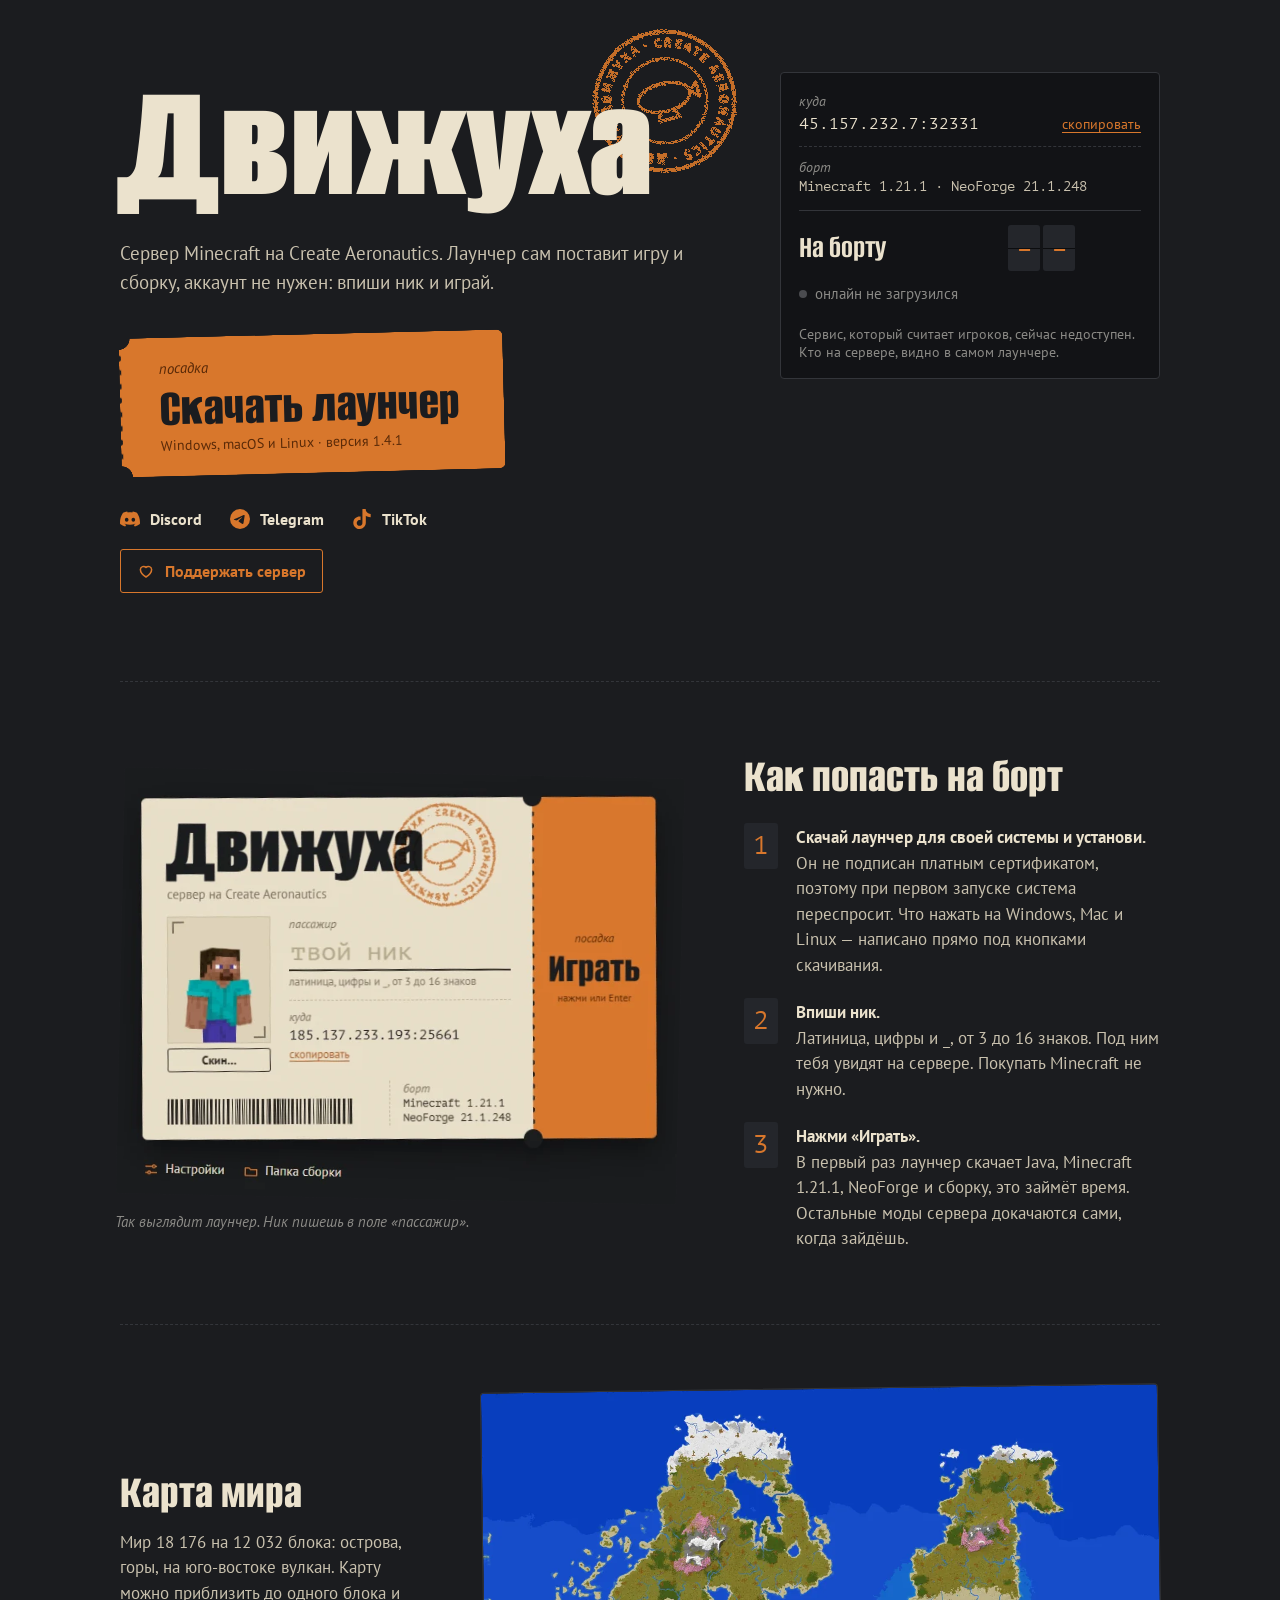
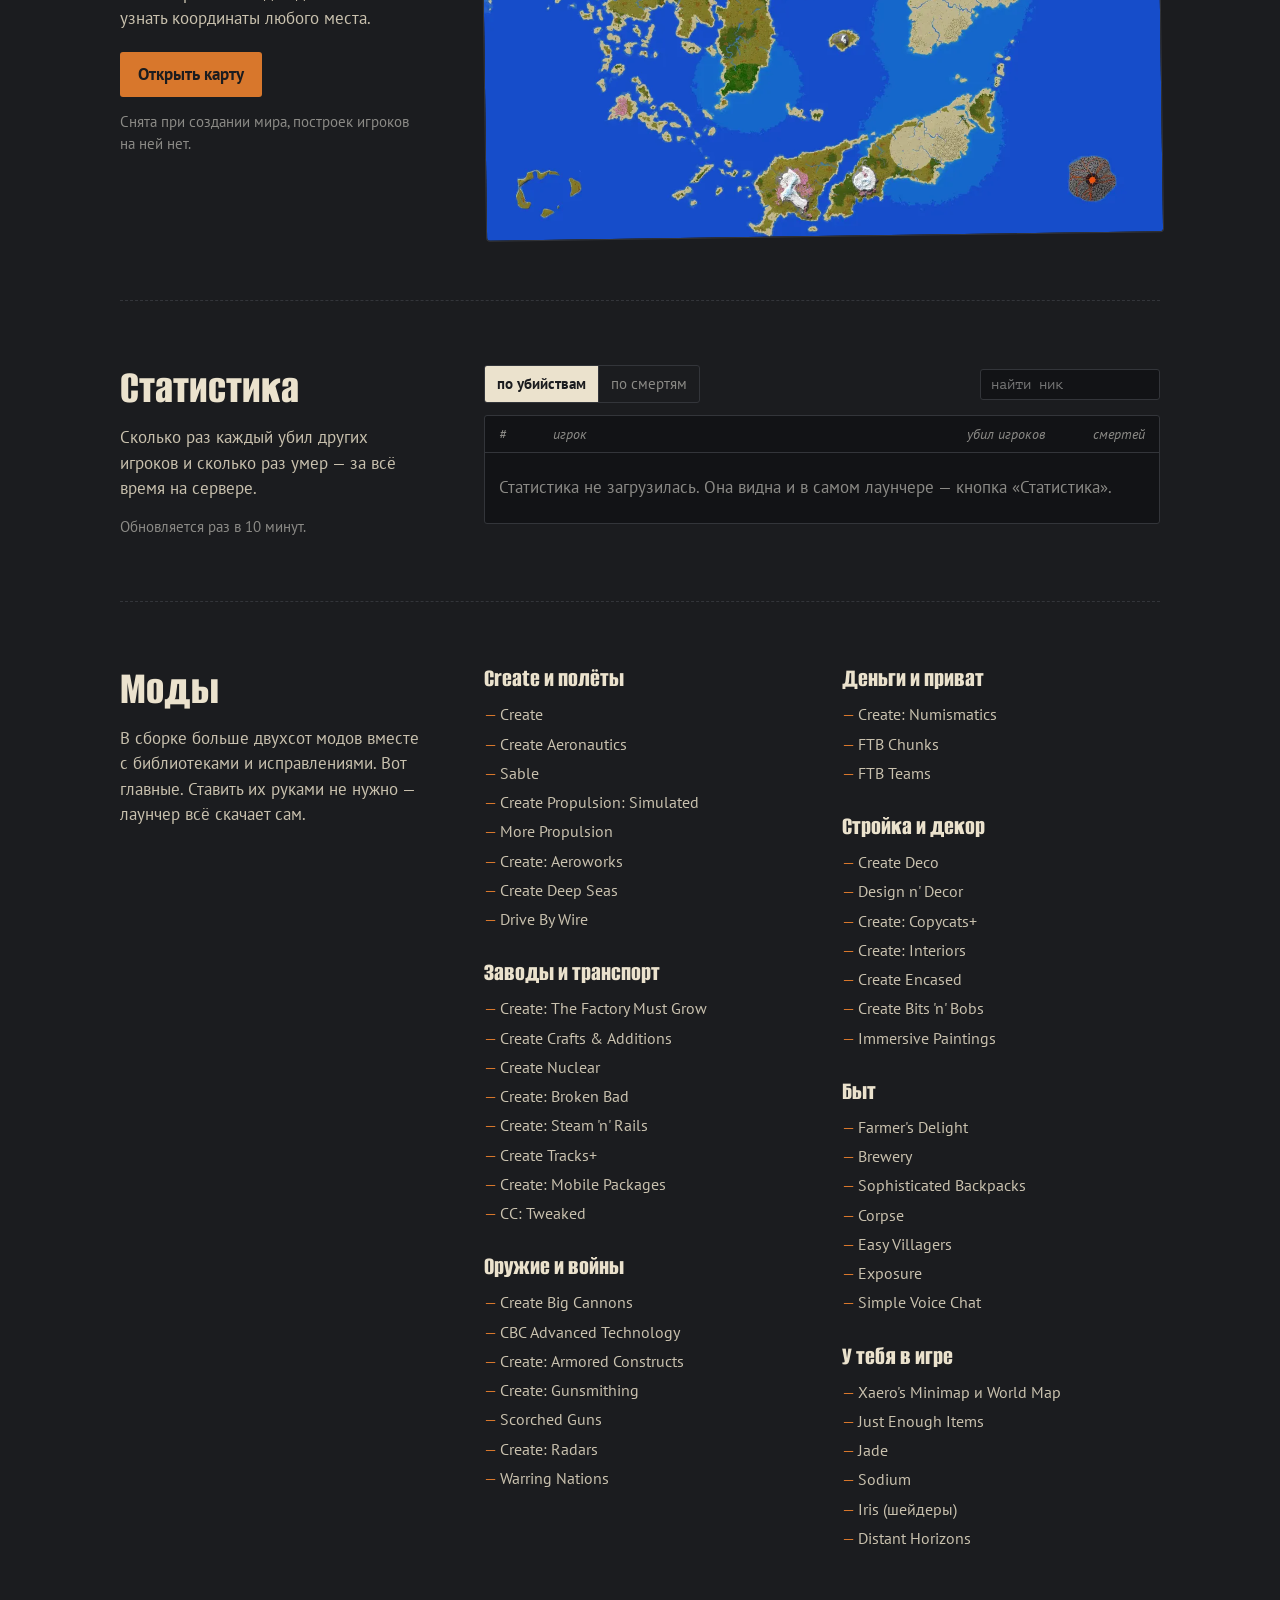
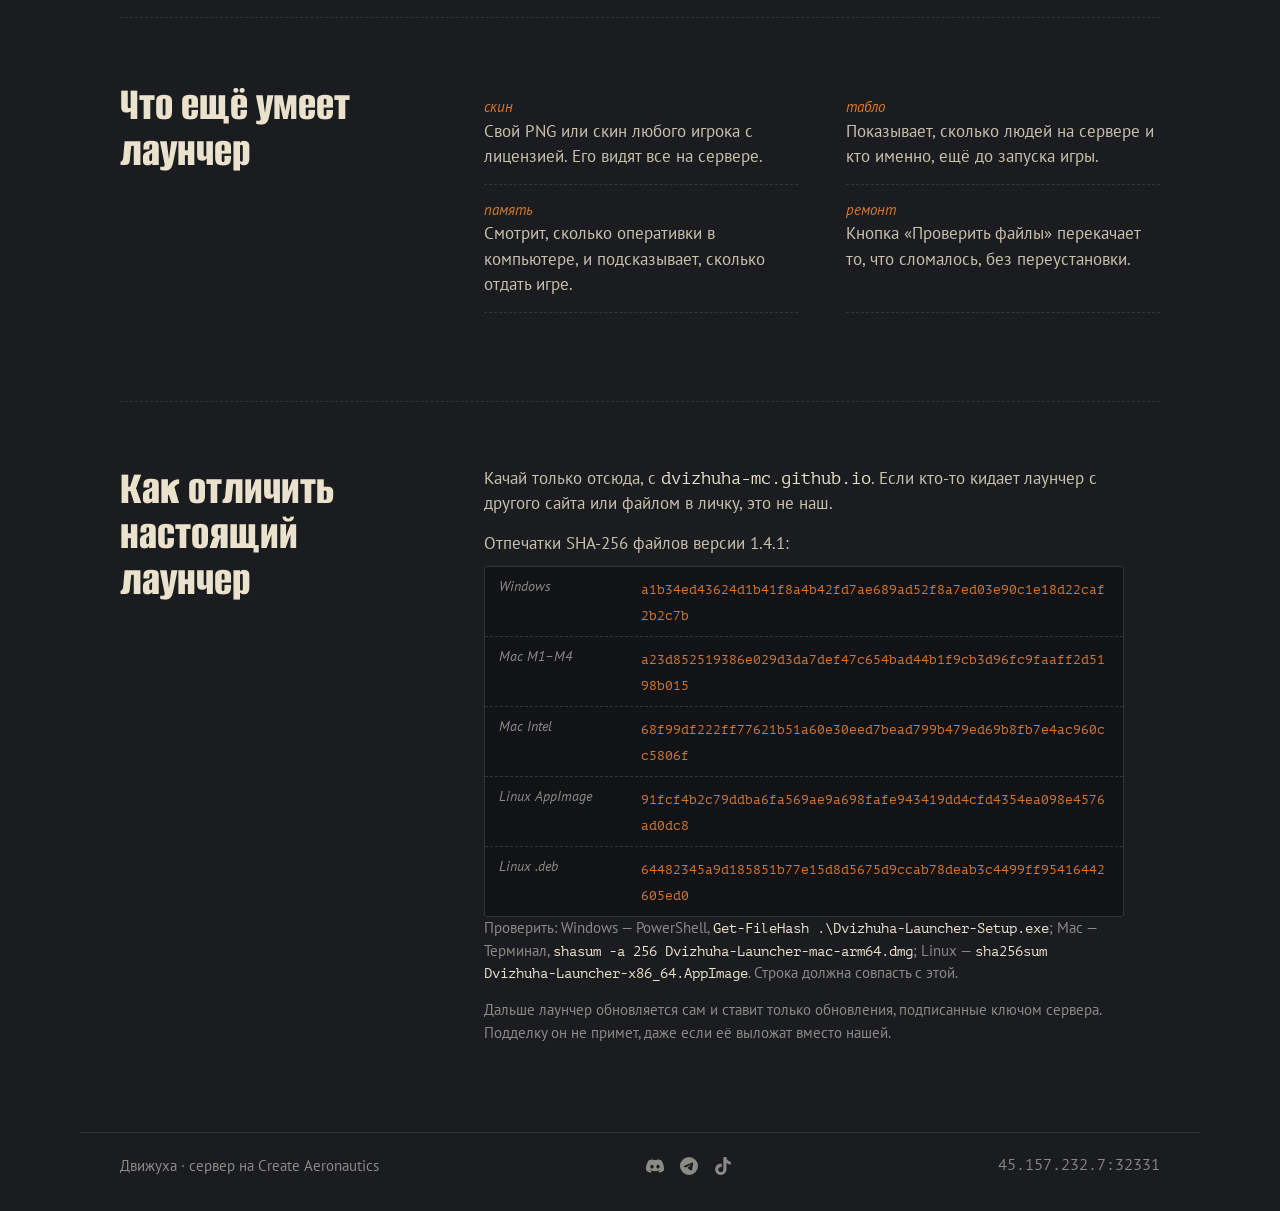
==== commit 801f116f: "Новый адрес сервера 45.157.232.7:32331 Адрес на странице, опрос онлайна и выгрузка для штаба перевед" ====
--- a/index.html
+++ b/index.html
@@ -15,7 +15,7 @@
   <link rel="icon" href="img/favicon.png">
   <link rel="apple-touch-icon" href="img/apple-touch-icon.png">
   <link rel="preload" href="fonts/AlumniSans.woff2" as="font" type="font/woff2" crossorigin>
-  <link rel="stylesheet" href="style.css?v=20261017b">
+  <link rel="stylesheet" href="style.css?v=20261026">
 </head>
 <body>
 
@@ -67,7 +67,7 @@
       <div class="route">
         <div class="cell">
           <span class="k">куда</span>
-          <div class="line"><span class="v mono" id="addr">185.137.233.193:25661</span><button class="tiny" id="copy" type="button">скопировать</button></div>
+          <div class="line"><span class="v mono" id="addr">45.157.232.7:32331</span><button class="tiny" id="copy" type="button">скопировать</button></div>
         </div>
         <div class="cell">
           <span class="k">борт</span>
@@ -212,7 +212,7 @@
     <a href="https://t.me/dvizuhagoi" target="_blank" rel="noopener noreferrer" aria-label="Telegram"><svg viewBox="0 0 24 24" aria-hidden="true"><path fill="currentColor" d="M11.944 0A12 12 0 0 0 0 12a12 12 0 0 0 12 12 12 12 0 0 0 12-12A12 12 0 0 0 12 0a12 12 0 0 0-.056 0zm4.962 7.224c.1-.002.321.023.465.14a.506.506 0 0 1 .171.325c.016.093.036.306.02.472-.18 1.898-.962 6.502-1.36 8.627-.168.9-.499 1.201-.82 1.23-.696.065-1.225-.46-1.9-.902-1.056-.693-1.653-1.124-2.678-1.8-1.185-.78-.417-1.21.258-1.91.177-.184 3.247-2.977 3.307-3.23.007-.032.014-.15-.056-.212s-.174-.041-.249-.024c-.106.024-1.793 1.14-5.061 3.345-.48.33-.913.49-1.302.48-.428-.008-1.252-.241-1.865-.44-.752-.245-1.349-.374-1.297-.789.027-.216.325-.437.893-.663 3.498-1.524 5.83-2.529 6.998-3.014 3.332-1.386 4.025-1.627 4.476-1.635z"/></svg></a>
     <a href="https://www.tiktok.com/@alexiyarus" target="_blank" rel="noopener noreferrer" aria-label="TikTok"><svg viewBox="0 0 24 24" aria-hidden="true"><path fill="currentColor" d="M12.525.02c1.31-.02 2.61-.01 3.91-.02.08 1.53.63 3.09 1.75 4.17 1.12 1.11 2.7 1.62 4.24 1.79v4.03c-1.44-.05-2.89-.35-4.2-.97-.57-.26-1.1-.59-1.62-.93-.01 2.92.01 5.84-.02 8.75-.08 1.4-.54 2.79-1.35 3.94-1.31 1.92-3.58 3.17-5.91 3.21-1.43.08-2.86-.31-4.08-1.03-2.02-1.19-3.44-3.37-3.65-5.71-.02-.5-.03-1-.01-1.49.18-1.9 1.12-3.72 2.58-4.96 1.66-1.44 3.98-2.13 6.15-1.72.02 1.48-.04 2.96-.04 4.44-.99-.32-2.15-.23-3.02.37-.63.41-1.11 1.04-1.36 1.75-.21.51-.15 1.07-.14 1.61.24 1.64 1.82 3.02 3.5 2.87 1.12-.01 2.19-.66 2.77-1.61.19-.33.4-.67.41-1.06.1-1.79.06-3.57.07-5.36.01-4.03-.01-8.05.02-12.07z"/></svg></a>
   </span>
-  <span class="mono">185.137.233.193:25661</span>
+  <span class="mono">45.157.232.7:32331</span>
 </footer>
 
 <!-- Выбор системы: открывается по кнопке «Скачать лаунчер» -->
@@ -243,43 +243,58 @@
   </div>
 </dialog>
 
-<!-- Поддержать сервер: своё окно, оплата — форма ЮMoney (данные карты вводят на yoomoney.ru, не у нас).
-     data-yoomoney — номер кошелька-получателя (пусто — окно пишет, что оплата пока не подключена),
-     data-perk — что получает спонсор (пусто — строка не показывается).
-     Метка платежа «dvz|ник в Discord|ник в игре» — по ней серверный мод DvizhDonate выдаёт роль. -->
+<!-- Поддержать сервер: своё окно, оплата — на странице DonationAlerts (данные карты вводят там, не у нас).
+     data-provider — da (по умолчанию) или yoomoney (старая форма Quickpay, спрятана, но не удалена).
+     data-da — адрес страницы доната https://www.donationalerts.com/r/<имя>, data-donatex — https://donatex.gg/<страница доната>
+     (какой пусто — того сервиса нет в выборе; обоих нет — окно пишет, что оплата пока не подключена),
+     data-yoomoney — номер кошелька для режима yoomoney, data-perk — что получает спонсор (пусто — строка не показывается).
+     Сообщение «Ник: … · Discord: …» окно копирует в буфер — донатер вставляет его в поле «Сообщение» на DonationAlerts,
+     по нему серверный мод DvizhDonate выдаёт роль. В режиме yoomoney то же самое уходит в метку «dvz|discord|ник». -->
 <dialog class="os-dialog donate-dialog" id="donateDialog" aria-labelledby="donateTitle"
-        data-yoomoney="4100119658152383" data-perk="От 100 ₽ — роль «Спонсор» в нашем Discord. Донаты одного человека складываются.">
+        data-provider="da" data-da="https://www.donationalerts.com/r/Silk227" data-donatex="https://donatex.gg/donate/SIlk227" data-yoomoney="4100119658152383" data-perk="От 100 ₽ — роль «Спонсор» в нашем Discord. Донаты одного человека складываются.">
   <form method="dialog" class="os-close"><button aria-label="Закрыть">✕</button></form>
   <h2 id="donateTitle">Поддержать сервер</h2>
-  <p class="dn-lead">Деньги идут на аренду сервера. Оплата проходит через ЮMoney — данные карты вводишь там, не у нас.</p>
+  <p class="dn-lead dn-da">Деньги идут на аренду сервера. Выбери сервис — DonationAlerts или DonateX: там картой или другим способом, какой он предложит. Данные карты вводишь на их странице, не у нас.</p>
+  <p class="dn-lead dn-yoo">Деньги идут на аренду сервера. Оплата проходит через ЮMoney — данные карты вводишь там, не у нас.</p>
   <div class="dn-step" id="dnForm">
-    <span class="dn-k">сумма</span>
-    <div class="dn-amounts" id="dnAmounts" role="group" aria-label="Сумма">
+    <span class="dn-k dn-yoo">сумма</span>
+    <div class="dn-amounts dn-yoo" id="dnAmounts" role="group" aria-label="Сумма">
       <button type="button" data-a="100">100 ₽</button>
       <button type="button" data-a="300" class="on">300 ₽</button>
       <button type="button" data-a="500">500 ₽</button>
       <button type="button" data-a="1000">1000 ₽</button>
       <label class="dn-own"><input type="number" id="dnOwn" min="10" max="100000" step="10" placeholder="своя" inputmode="numeric"> ₽</label>
     </div>
-    <span class="dn-k">чем платить</span>
-    <div class="dn-amounts" id="dnPay" role="group" aria-label="Способ оплаты">
+    <span class="dn-k dn-yoo">чем платить</span>
+    <div class="dn-amounts dn-yoo" id="dnPay" role="group" aria-label="Способ оплаты">
       <button type="button" data-p="AC" class="on">банковской картой</button>
       <button type="button" data-p="PC">кошельком ЮMoney</button>
     </div>
-    <span class="dn-k">ник в Discord</span>
-    <input type="text" id="dnDiscord" maxlength="32" placeholder="например, kapebara" spellcheck="false" autocomplete="off">
-    <p class="dn-hint" id="dnDiscordHint">Имя пользователя (не отображаемое имя) — по нему выдаём роль «Спонсор».</p>
-    <span class="dn-k">ник в игре</span>
-    <input type="text" id="dnNick" maxlength="16" placeholder="например, Kapebara" spellcheck="false" autocomplete="off">
-    <p class="dn-hint" id="dnNickHint">Можно не писать. Если напишешь — скажем спасибо в игре.</p>
+    <span class="dn-k">твой ник в игре</span>
+    <input type="text" id="dnNick" maxlength="16" placeholder="например, Steve" spellcheck="false" autocomplete="off">
+    <p class="dn-hint" id="dnNickHint">Впиши свой ник в Minecraft — такой же, как у тебя на сервере: латиница, цифры и «_», от 3 до 16 знаков. По нему бот сам найдёт твой аккаунт в Discord и выдаст роль «Спонсор», Discord-имя вписывать не нужно. Ты должен быть зарегистрирован на нашем Discord-сервере.</p>
     <p class="dn-perk" id="dnPerk" hidden></p>
-    <button type="button" class="dn-go" id="dnGo">Оплатить 300 ₽</button>
+    <div class="dn-go-row">
+      <button type="button" class="dn-go" id="dnGo">Оплатить 300 ₽</button>
+      <button type="button" class="dn-go dn-da" id="dnGoX">Через DonateX</button>
+    </div>
     <p class="dn-error" id="dnError" role="alert" hidden>Оплата пока не подключена — загляни чуть позже.</p>
   </div>
   <div class="dn-step" id="dnAfter" hidden>
-    <p class="dn-done">Страница оплаты ЮMoney открылась в новой вкладке.</p>
-    <p class="dn-hint">Там вводишь данные карты и подтверждаешь платёж. Если вкладка не открылась — разреши сайту всплывающие окна и нажми ещё раз.</p>
-    <button type="button" class="tiny" id="dnBack">Изменить сумму или ник</button>
+    <div class="dn-da">
+      <p class="dn-done">Страница <span id="dnProv">оплаты</span> открылась в новой вкладке.</p>
+      <p class="dn-hint">Там выбираешь сумму и способ оплаты. <b>В поле «Сообщение» вставь (Ctrl+V) этот текст</b> — по нему мы находим тебя и выдаём роль «Спонсор»:</p>
+      <code class="dn-msg" id="dnMsg"></code>
+      <button type="button" class="tiny" id="dnCopy">Скопировать ещё раз</button>
+      <p class="dn-hint">Вставь строку <b>целиком</b>, ничего в ней не меняя. Если платишь не через это окно, впиши в «Сообщение» сам: <code>Ник: твой_ник</code>.</p>
+      <p class="dn-hint">«Спасибо» от бота в Discord — за любой донат. Роль «Спонсор» бот выдаёт, когда сумма твоих донатов от 100 ₽ и он нашёл тебя по нику среди зарегистрированных на нашем Discord-сервере.</p>
+      <p class="dn-hint">Если вкладка не открылась — разреши сайту всплывающие окна и нажми ещё раз.</p>
+    </div>
+    <div class="dn-yoo">
+      <p class="dn-done">Страница оплаты ЮMoney открылась в новой вкладке.</p>
+      <p class="dn-hint">Там вводишь данные карты и подтверждаешь платёж. Если вкладка не открылась — разреши сайту всплывающие окна и нажми ещё раз.</p>
+    </div>
+    <button type="button" class="tiny" id="dnBack">Изменить ник</button>
   </div>
   <form id="dnYoo" method="POST" action="https://yoomoney.ru/quickpay/confirm" target="_blank" accept-charset="utf-8" hidden>
     <input type="hidden" name="receiver">
@@ -292,6 +307,6 @@
 </dialog>
 
 <div class="toast" id="toast" role="status"></div>
-<script src="app.js?v=20261017b"></script>
+<script src="app.js?v=20261026"></script>
 </body>
 </html>
--- a/style.css
+++ b/style.css
@@ -169,7 +169,10 @@
 .dn-hint { margin-top: 6px; color: var(--paper-mute); font-size: 13.5px; }
 .dn-hint.bad { color: #a3241c; }
 .dn-hint a { color: var(--brass-dark); }
+.dn-hint code { padding: 1px 5px; background: #f4eedf; border: 1px solid #bfb294; border-radius: 2px; color: var(--ink); font: 13px 'PT Mono', monospace; overflow-wrap: anywhere; }
 .dn-perk { margin-top: 14px; padding: 10px 12px; border-left: 3px solid var(--brass); background: #f4eedf; color: var(--paper-ink); font-size: 14.5px; }
+.dn-go-row { display: flex; flex-wrap: wrap; gap: 10px; margin-top: 18px; }
+.dn-go-row .dn-go { flex: 1 1 200px; margin-top: 0; }
 .dn-go { margin-top: 18px; padding: 12px 16px; border-radius: 3px; background: var(--brass); color: var(--ink); font-weight: 700; font-size: 16px; }
 .dn-go:hover { background: #e5843a; }
 .dn-error { margin-top: 12px; padding: 10px 12px; border-left: 3px solid #a3241c; background: #f4e3dc; color: #7d1a14; font-size: 14.5px; }
@@ -177,6 +180,9 @@
 .dn-list { margin: 10px 0 0 20px; color: var(--paper-ink); }
 .dn-list li + li { margin-top: 8px; }
 .dn-list code { display: inline-block; margin-top: 4px; padding: 2px 6px; background: #f4eedf; border: 1px solid #bfb294; border-radius: 2px; color: var(--ink); font-size: 14px; }
+.dn-msg { display: block; margin: 10px 0 6px; padding: 10px 12px; background: #f4eedf; border: 1px dashed var(--brass-dark); border-radius: 2px;
+  color: var(--ink); font: 15px 'PT Mono', monospace; overflow-wrap: anywhere; user-select: all; }
+#dnCopy { align-self: flex-start; margin-bottom: 8px; color: var(--brass-dark); }
 #dnBack { align-self: flex-start; margin-top: 14px; color: var(--brass-dark); }
 
 /* ---------- Карта мира ---------- */
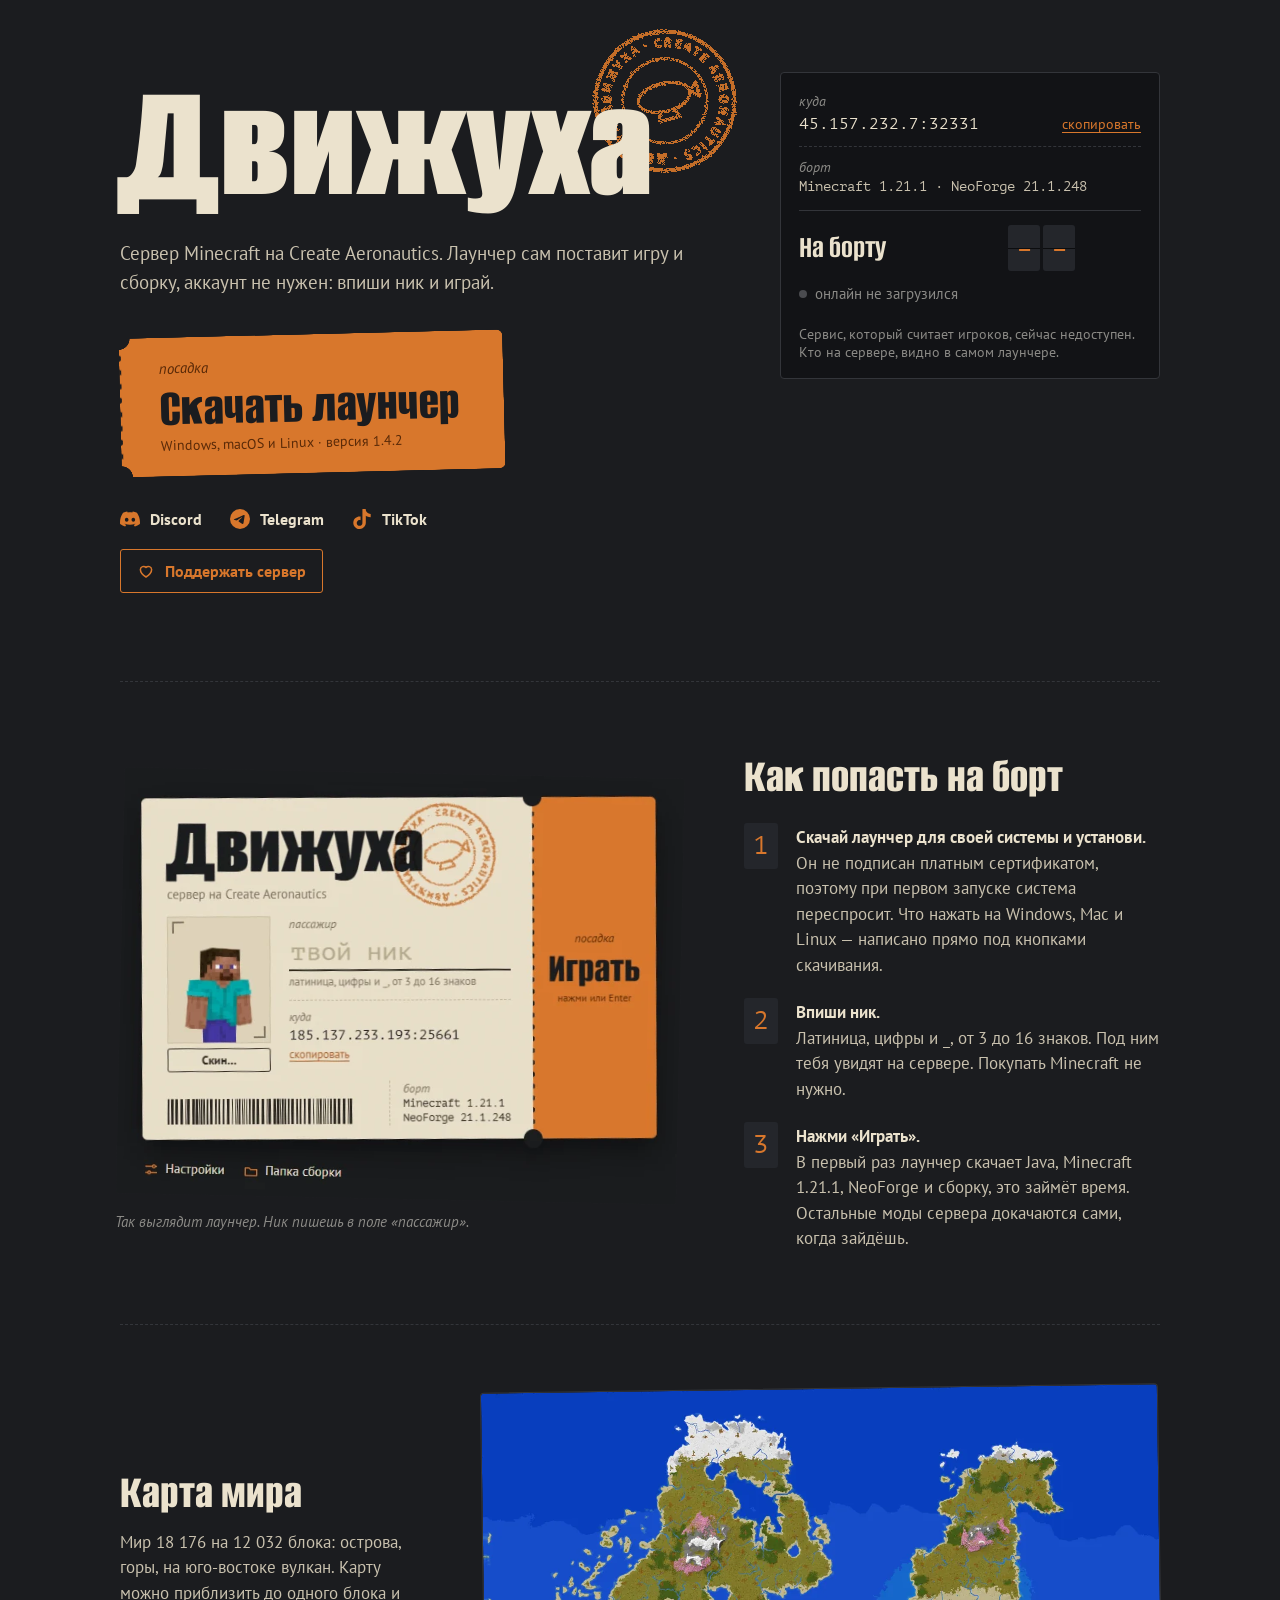
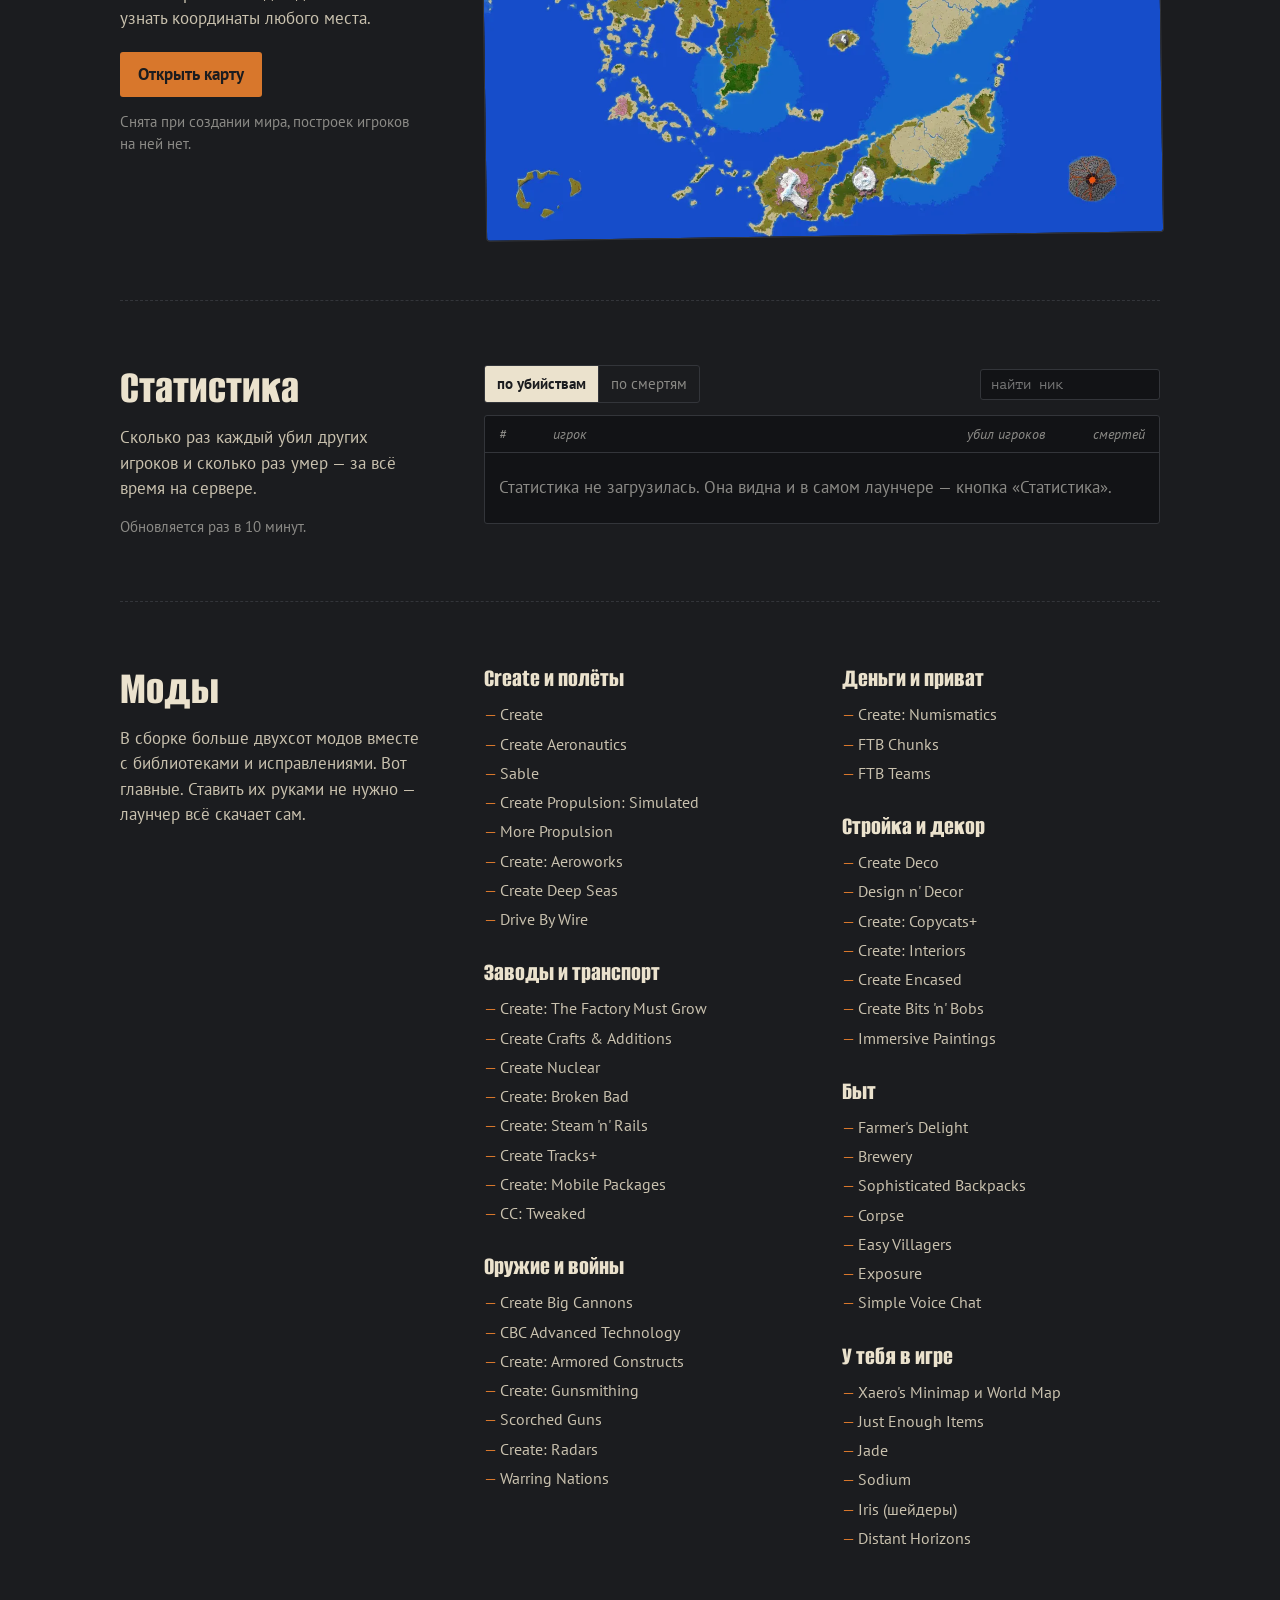
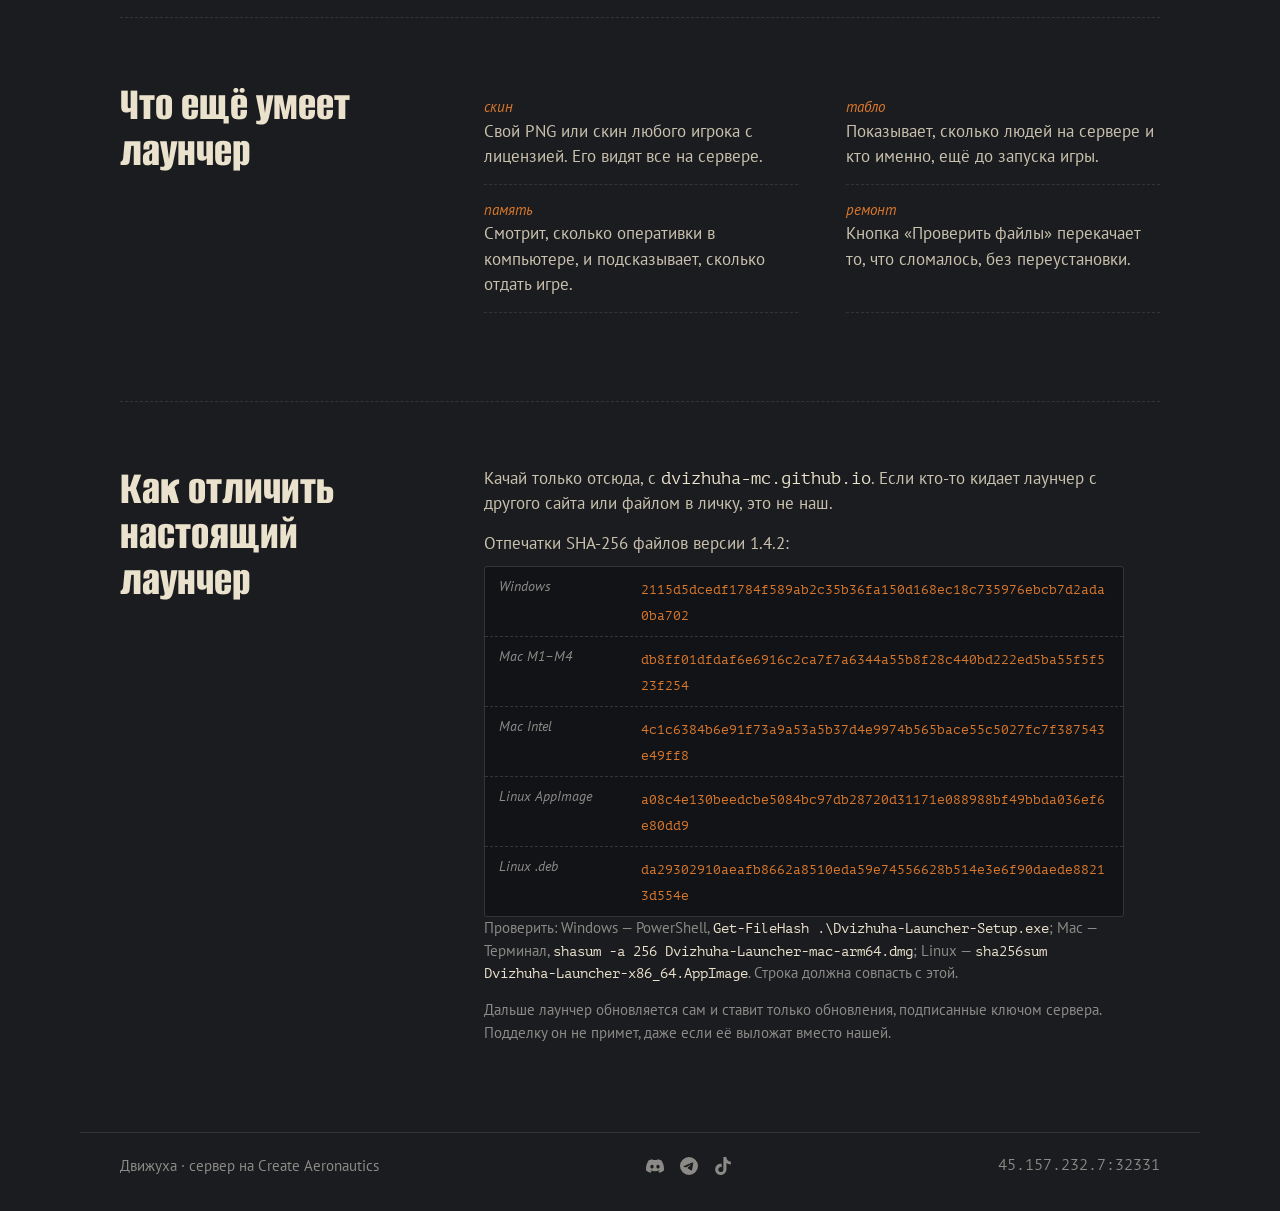
==== commit 5891fce4: "Лаунчер 1.4.2: новый адрес сервера Версия и отпечатки SHA-256 на странице, update.json (подписан) ук" ====
--- a/index.html
+++ b/index.html
@@ -46,7 +46,7 @@
       <a class="stub" id="download" href="https://github.com/dvizhuha-mc/dvizhuha-mc.github.io/releases/latest/download/Dvizhuha-Launcher-Setup.exe">
         <span class="stub-k">посадка</span>
         <span class="stub-v">Скачать лаунчер</span>
-        <span class="stub-sub">Windows, macOS и Linux · версия 1.4.1</span>
+        <span class="stub-sub">Windows, macOS и Linux · версия 1.4.2</span>
       </a>
       <p class="phone-note">Лаунчер для компьютера. Открой эту страницу на ПК или Mac, чтобы скачать.</p>
       <!-- Запасная ссылка: впиши адрес в data-href, тогда строка появится -->
@@ -189,13 +189,13 @@
     <h2>Как отличить настоящий лаунчер</h2>
     <div class="verify-body">
       <p>Качай только отсюда, с <b class="mono">dvizhuha-mc.github.io</b>. Если кто-то кидает лаунчер с другого сайта или файлом в личку, это не наш.</p>
-      <p>Отпечатки SHA-256 файлов версии <span id="hashVer">1.4.1</span>:</p>
+      <p>Отпечатки SHA-256 файлов версии <span id="hashVer">1.4.2</span>:</p>
       <dl class="hashes">
-        <div><dt>Windows</dt><dd><code class="hash mono">a1b34ed43624d1b41f8a4b42fd7ae689ad52f8a7ed03e90c1e18d22caf2b2c7b</code></dd></div>
-        <div><dt>Mac M1–M4</dt><dd><code class="hash mono">a23d852519386e029d3da7def47c654bad44b1f9cb3d96fc9faaff2d5198b015</code></dd></div>
-        <div><dt>Mac Intel</dt><dd><code class="hash mono">68f99df222ff77621b51a60e30eed7bead799b479ed69b8fb7e4ac960cc5806f</code></dd></div>
-        <div><dt>Linux AppImage</dt><dd><code class="hash mono">91fcf4b2c79ddba6fa569ae9a698fafe943419dd4cfd4354ea098e4576ad0dc8</code></dd></div>
-        <div><dt>Linux .deb</dt><dd><code class="hash mono">64482345a9d185851b77e15d8d5675d9ccab78deab3c4499ff95416442605ed0</code></dd></div>
+        <div><dt>Windows</dt><dd><code class="hash mono">2115d5dcedf1784f589ab2c35b36fa150d168ec18c735976ebcb7d2ada0ba702</code></dd></div>
+        <div><dt>Mac M1–M4</dt><dd><code class="hash mono">db8ff01dfdaf6e6916c2ca7f7a6344a55b8f28c440bd222ed5ba55f5f523f254</code></dd></div>
+        <div><dt>Mac Intel</dt><dd><code class="hash mono">4c1c6384b6e91f73a9a53a5b37d4e9974b565bace55c5027fc7f387543e49ff8</code></dd></div>
+        <div><dt>Linux AppImage</dt><dd><code class="hash mono">a08c4e130beedcbe5084bc97db28720d31171e088988bf49bbda036ef6e80dd9</code></dd></div>
+        <div><dt>Linux .deb</dt><dd><code class="hash mono">da29302910aeafb8662a8510eda59e74556628b514e3e6f90daede88213d554e</code></dd></div>
       </dl>
       <p class="small">Проверить: Windows — PowerShell, <code class="mono">Get-FileHash .\Dvizhuha-Launcher-Setup.exe</code>;
         Mac — Терминал, <code class="mono">shasum -a 256 Dvizhuha-Launcher-mac-arm64.dmg</code>;
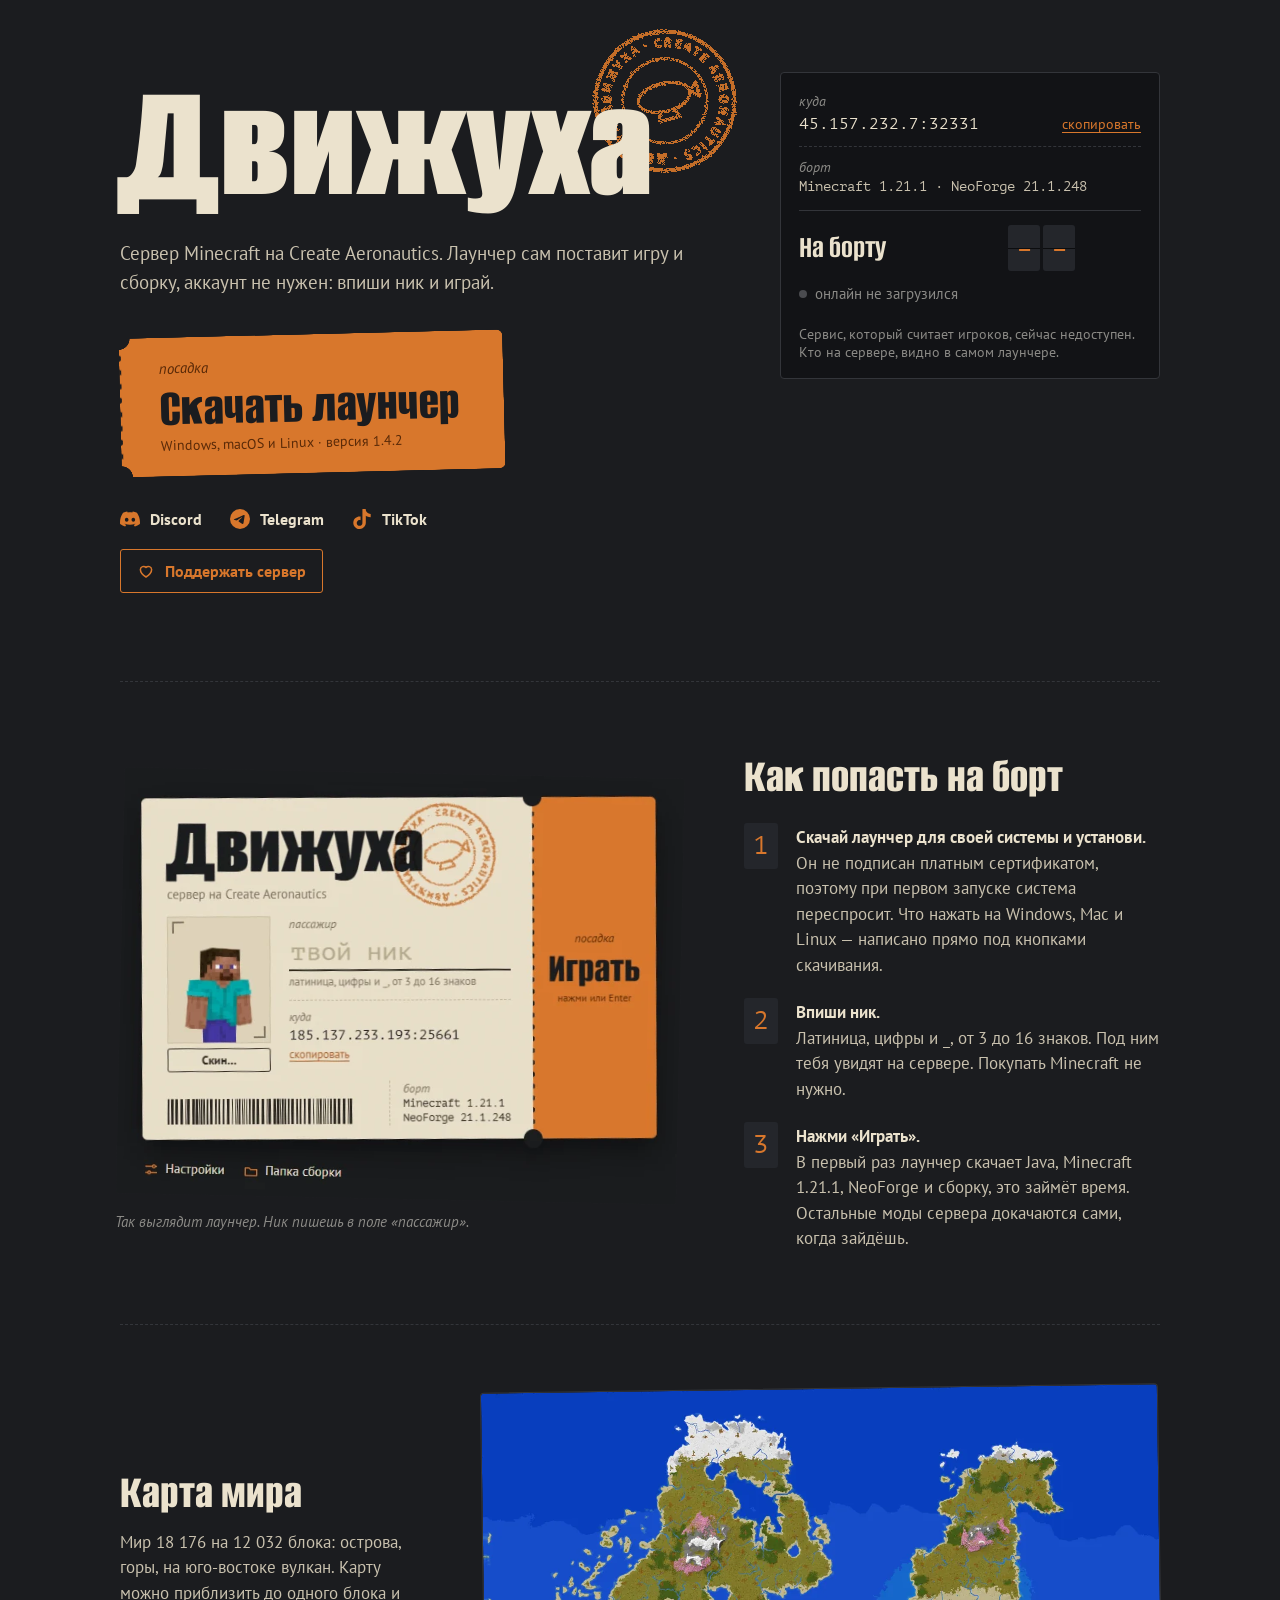
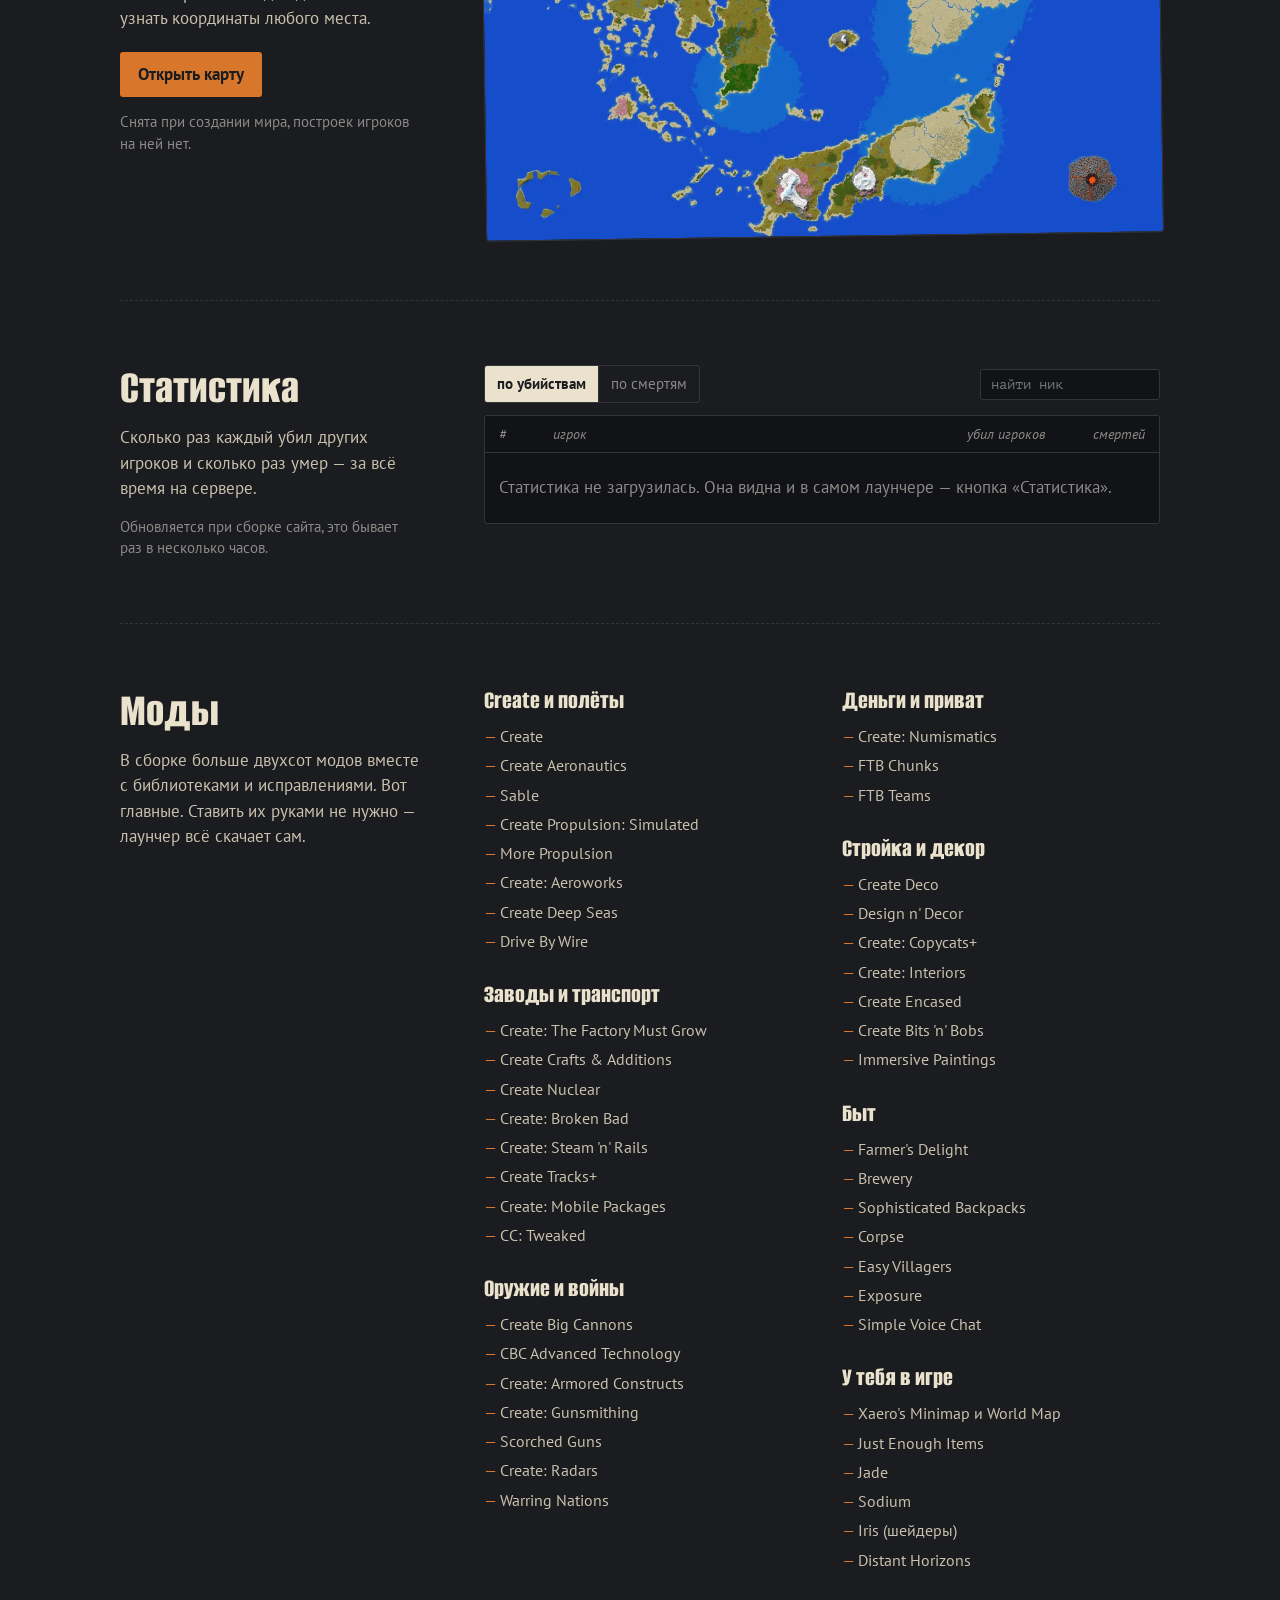
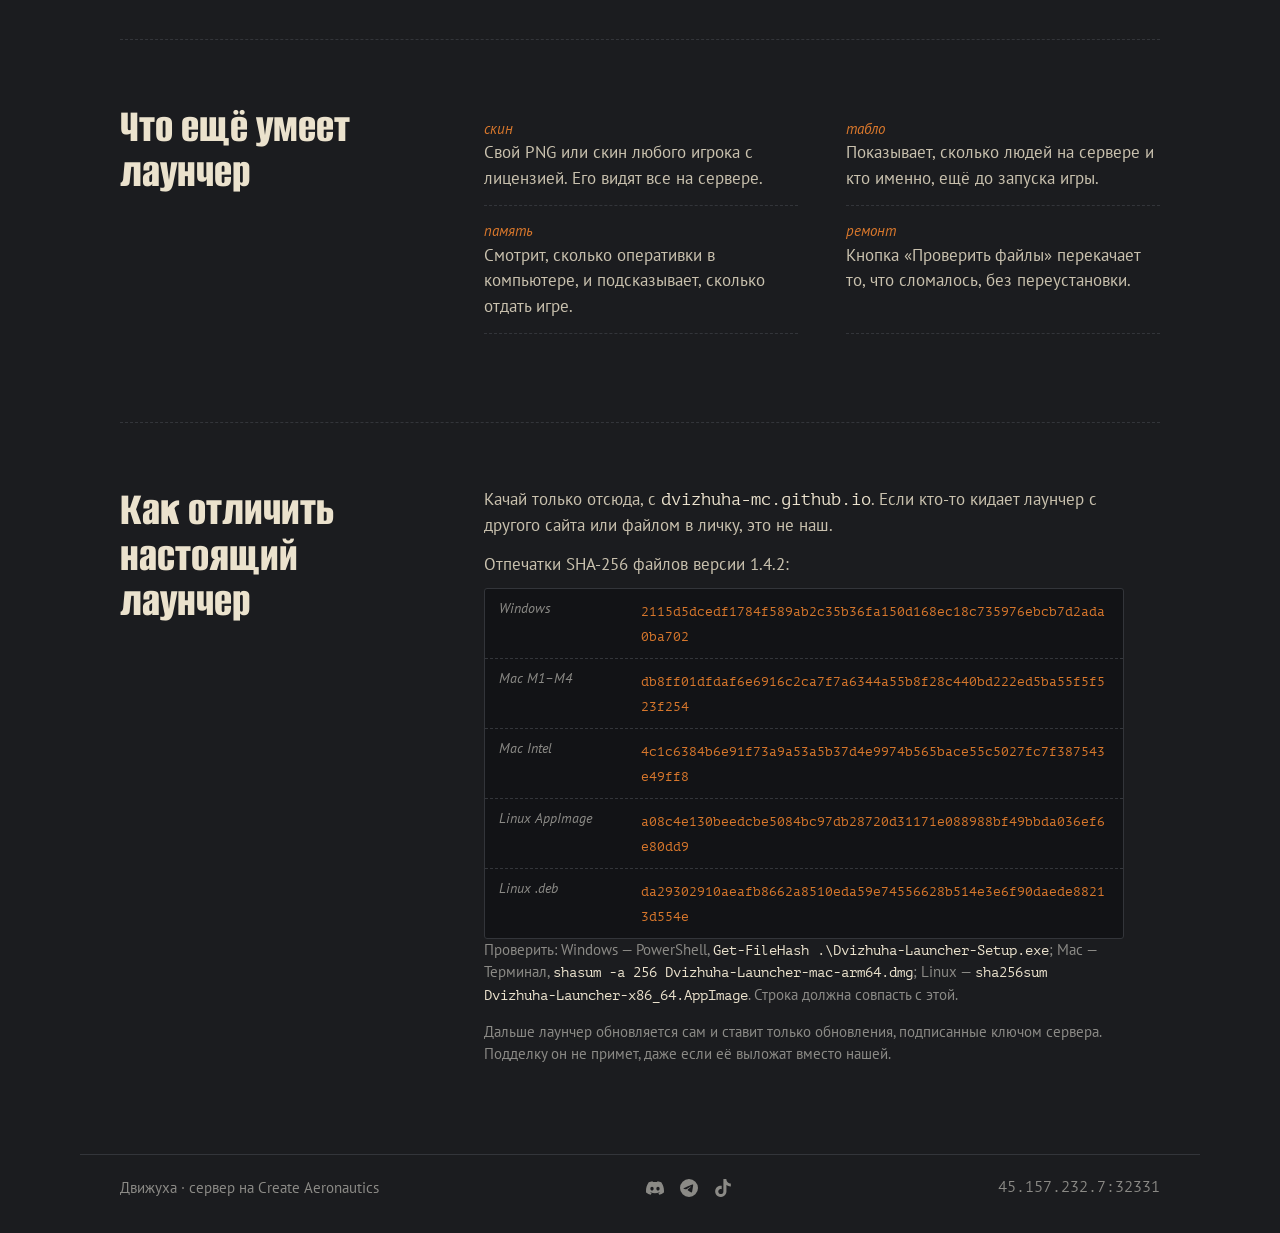
==== commit d90cfc39: "Онлайн на странице берётся вживую; статистика с честной подписью возраста status.json собирает GitHu" ====
--- a/index.html
+++ b/index.html
@@ -15,7 +15,7 @@
   <link rel="icon" href="img/favicon.png">
   <link rel="apple-touch-icon" href="img/apple-touch-icon.png">
   <link rel="preload" href="fonts/AlumniSans.woff2" as="font" type="font/woff2" crossorigin>
-  <link rel="stylesheet" href="style.css?v=20261026">
+  <link rel="stylesheet" href="style.css?v=20261027">
 </head>
 <body>
 
@@ -131,7 +131,7 @@
     <div class="stats-side">
       <h2>Статистика</h2>
       <p>Сколько раз каждый убил других игроков и сколько раз умер — за всё время на сервере.</p>
-      <p class="small" id="statsUpd">Обновляется раз в 10 минут.</p>
+      <p class="small" id="statsUpd">Обновляется при сборке сайта, это бывает раз в несколько часов.</p>
     </div>
     <div class="stats-main">
       <div class="stats-tools">
@@ -307,6 +307,6 @@
 </dialog>
 
 <div class="toast" id="toast" role="status"></div>
-<script src="app.js?v=20261026"></script>
+<script src="app.js?v=20261027"></script>
 </body>
 </html>
